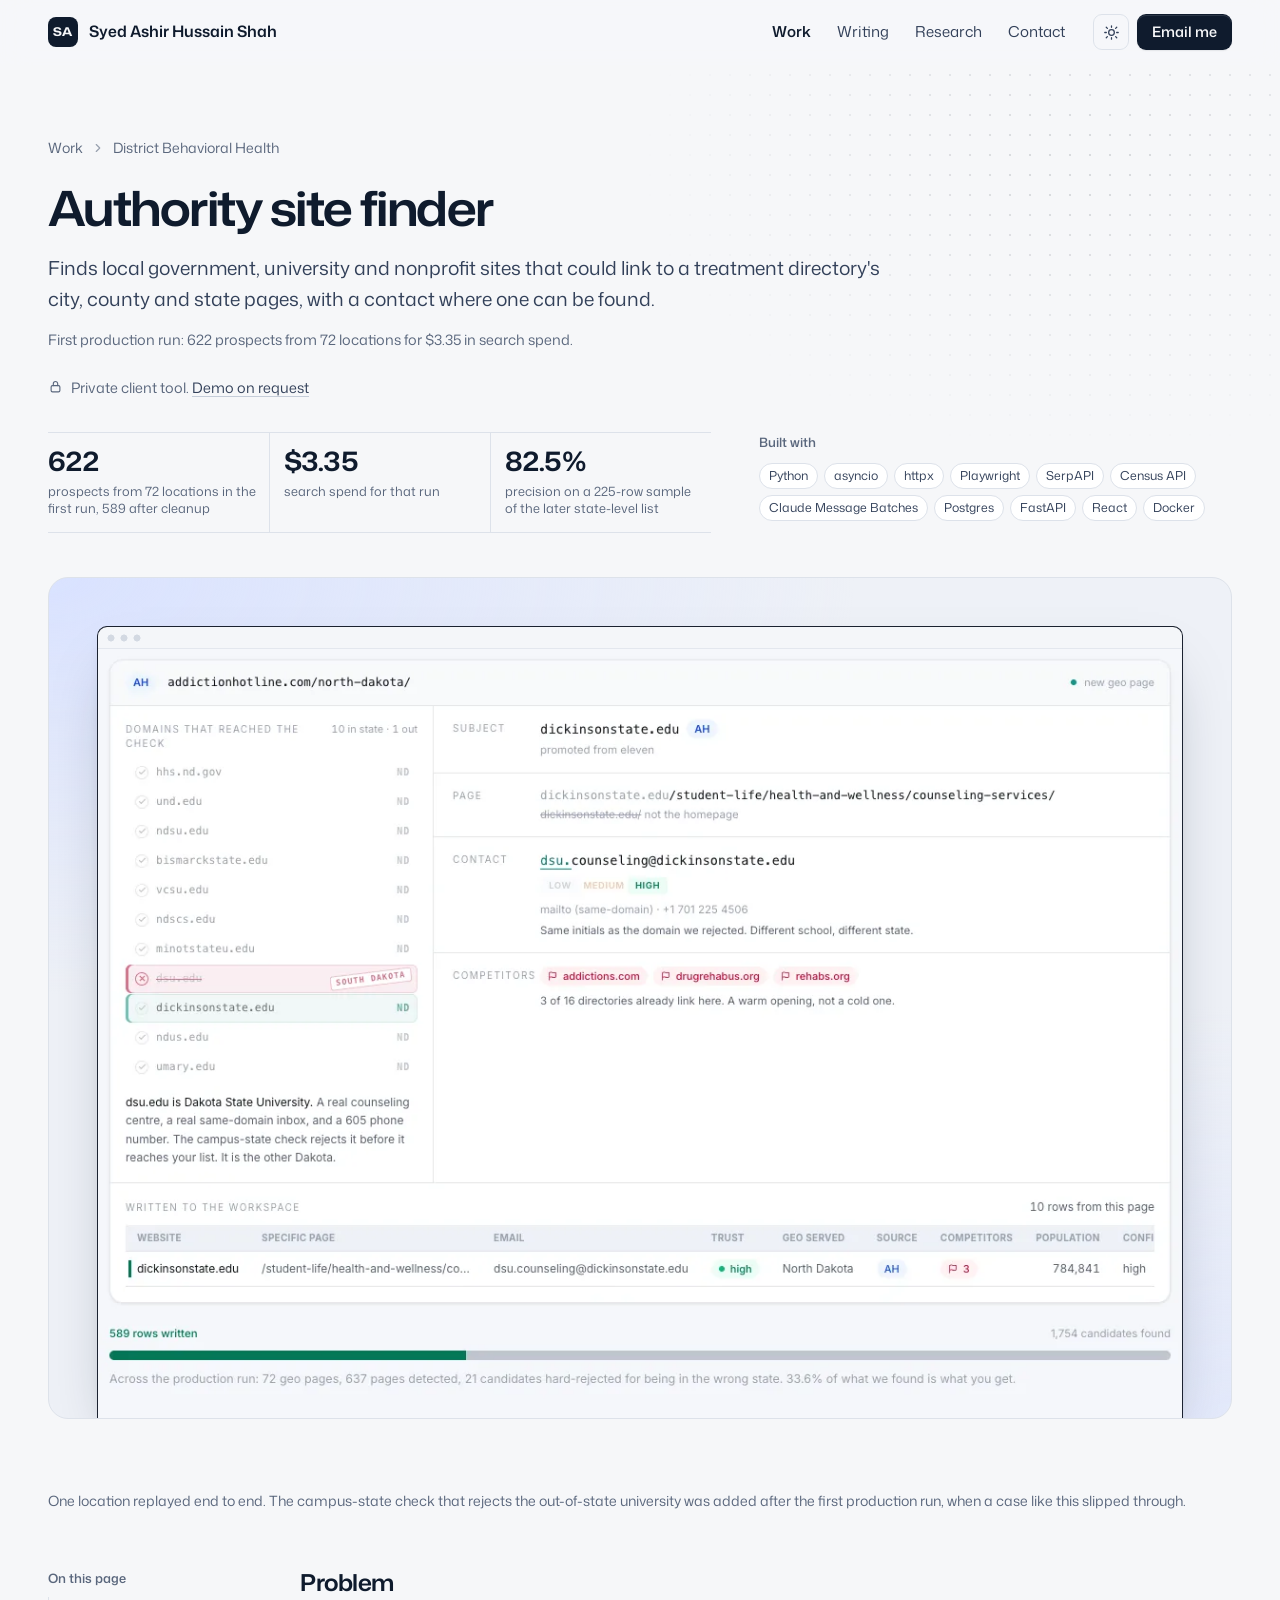
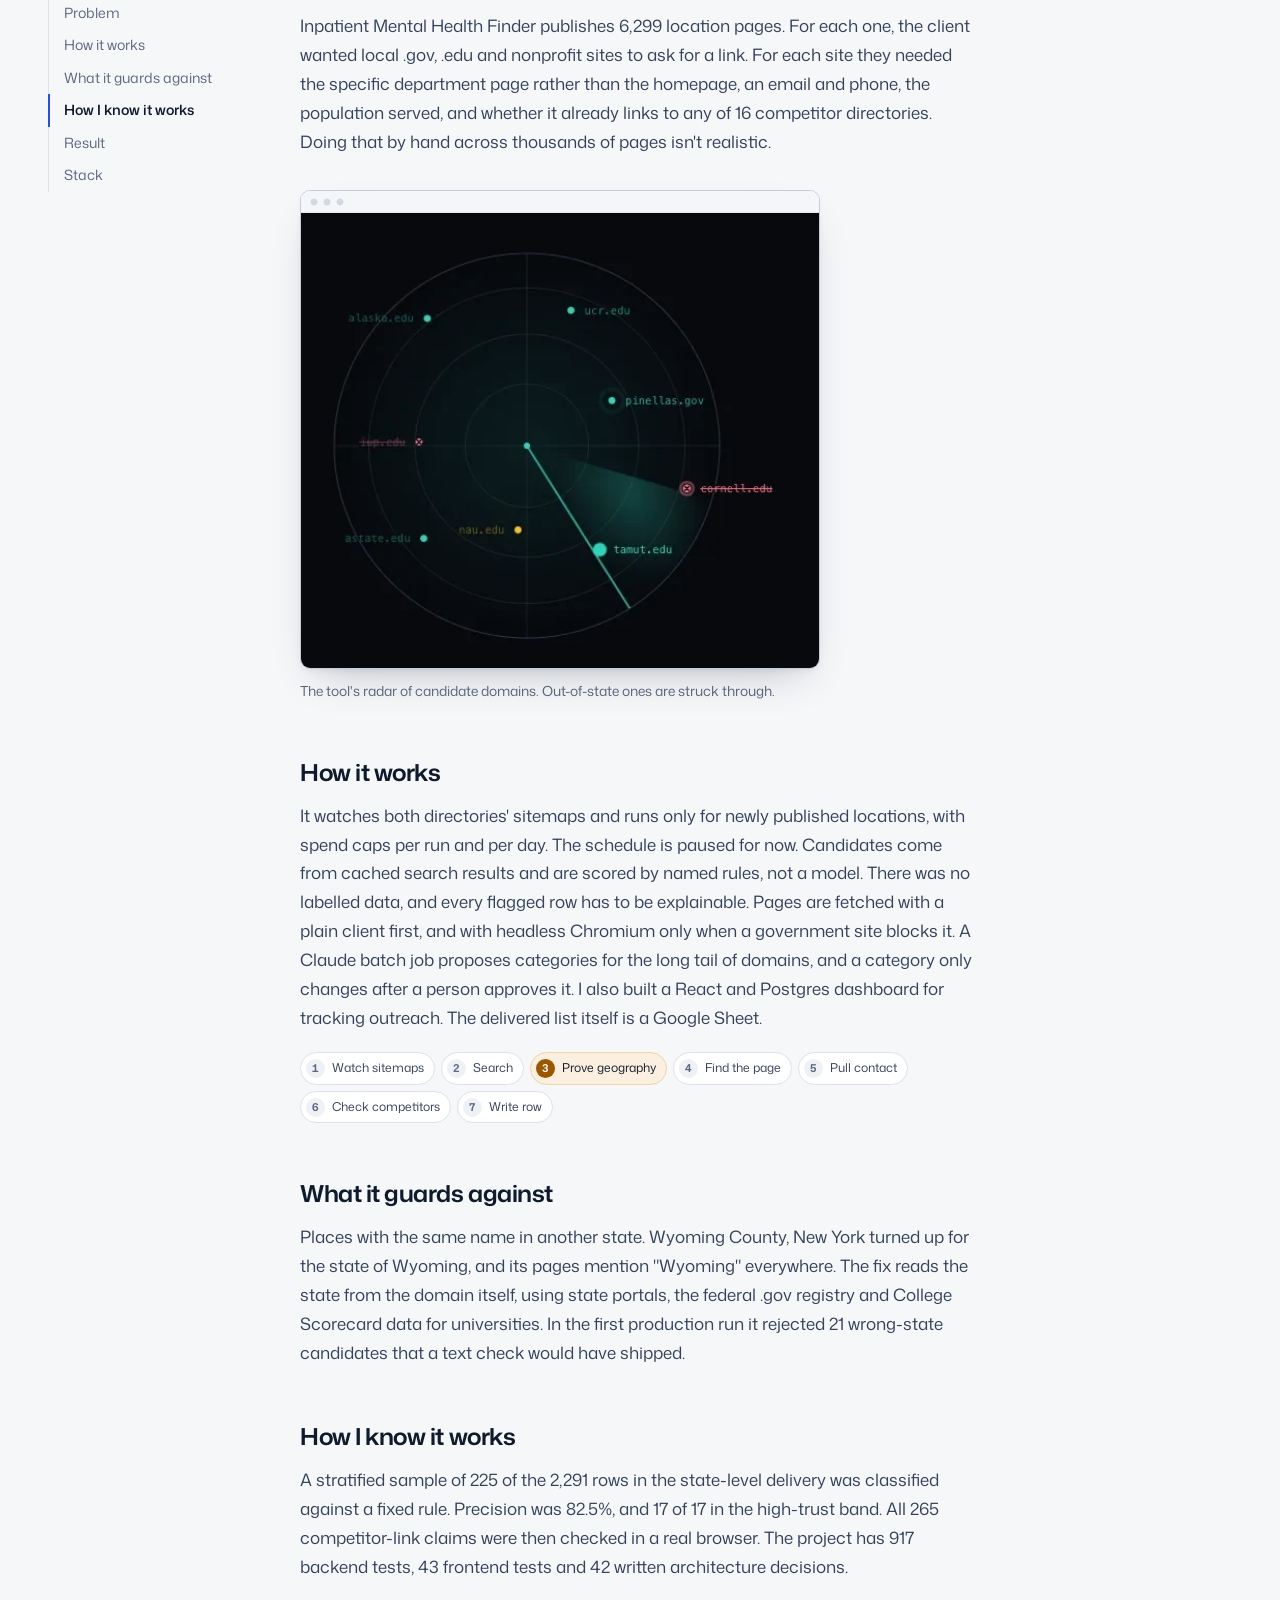
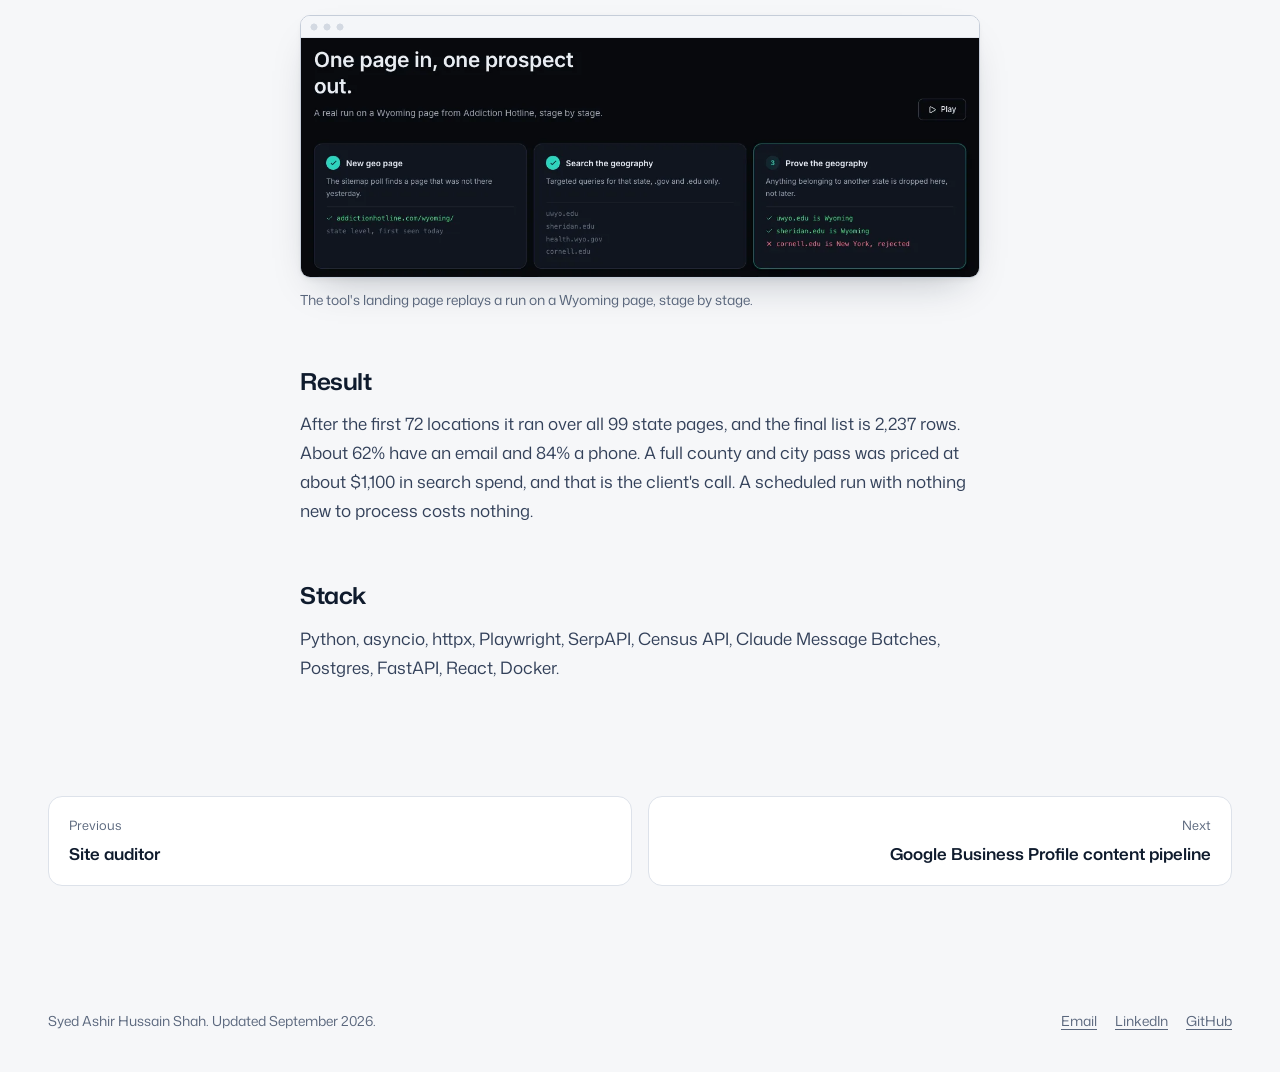
==== case-studies/authority-finder.html @ 7276a35f "portfolio site" ====
<!doctype html>
<html lang="en" data-theme="light">
<head>
  <meta charset="utf-8">
  <meta name="viewport" content="width=device-width, initial-scale=1">
  <title>Authority site finder, case study</title>
  <meta name="description" content="Finds local government, university and nonprofit sites that could link to a treatment directory&#x27;s city, county and state pages, with a contact where one can be found.">
  <meta name="theme-color" content="#f6f7f9">
  <meta property="og:title" content="Authority site finder, case study">
  <meta property="og:description" content="Finds local government, university and nonprofit sites that could link to a treatment directory&#x27;s city, county and state pages, with a contact where one can be found.">
  <meta property="og:type" content="website">
  <meta property="og:image" content="https://syedashir.com/assets/og.png">
  <meta name="twitter:card" content="summary_large_image">
  <link rel="icon" href="../favicon.svg" type="image/svg+xml">
  <script>try{var t=localStorage.getItem("theme");if(t==="dark"||t==="light")document.documentElement.setAttribute("data-theme",t)}catch(e){}</script>
  <link rel="preconnect" href="https://fonts.googleapis.com">
  <link rel="preconnect" href="https://fonts.gstatic.com" crossorigin>
  <link rel="stylesheet" href="https://fonts.googleapis.com/css2?family=Mona+Sans:wdth,wght@75..125,200..900&family=JetBrains+Mono:wght@400;500&display=swap">
  <link rel="stylesheet" href="../styles.css">
</head>
<body>
<a class="skip" href="#main">Skip to content</a>
<header class="topbar">
  <div class="wrap">
    <a class="brand" href="../index.html"><span class="mark" aria-hidden="true">SA</span><span class="brand-name">Syed Ashir Hussain Shah</span></a>
    <nav class="nav-links" aria-label="Primary">
      <a href="../index.html#work" aria-current="page">Work</a>
      <a href="../index.html#writing">Writing</a>
      <a href="../index.html#research">Research</a>
      <a href="../index.html#contact">Contact</a>
    </nav>
    <div class="topbar-actions">
      <button class="icon-btn" id="theme-toggle" type="button" aria-label="Switch to dark theme"><svg class="theme-icon-light" viewBox="0 0 24 24" fill="none" stroke="currentColor" stroke-width="1.8" stroke-linecap="round" aria-hidden="true"><circle cx="12" cy="12" r="4"/><path d="M12 2.5v2.2M12 19.3v2.2M4.6 4.6l1.6 1.6M17.8 17.8l1.6 1.6M2.5 12h2.2M19.3 12h2.2M4.6 19.4l1.6-1.6M17.8 6.2l1.6-1.6"/></svg><svg class="theme-icon-dark" viewBox="0 0 24 24" fill="none" stroke="currentColor" stroke-width="1.8" stroke-linecap="round" stroke-linejoin="round" aria-hidden="true"><path d="M20 14.5A8 8 0 0 1 9.5 4a8 8 0 1 0 10.5 10.5z"/></svg></button>
      <a class="btn btn-primary btn-sm" href="mailto:meetashirr@gmail.com">Email me</a>
    </div>
  </div>
</header>
<main id="main">
<header class="doc-head">
  <div class="wrap">
    <p class="crumbs"><a href="../index.html#work">Work</a><svg viewBox="0 0 24 24" fill="none" stroke="currentColor" stroke-width="2" stroke-linecap="round" stroke-linejoin="round" aria-hidden="true"><path d="M9 6l6 6-6 6"/></svg><a href="../index.html#authority-finder">District Behavioral Health</a></p>
    <h1 class="display">Authority site finder</h1>
    <p class="lede">Finds local government, university and nonprofit sites that could link to a treatment directory's city, county and state pages, with a contact where one can be found.</p>
    <p class="project-role">First production run: 622 prospects from 72 locations for $3.35 in search spend.</p>
    <div class="doc-actions"><span class="tool-note"><svg viewBox="0 0 24 24" fill="none" stroke="currentColor" stroke-width="1.8" stroke-linecap="round" stroke-linejoin="round" aria-hidden="true"><rect x="5" y="10.5" width="14" height="10" rx="2.2"/><path d="M8.5 10.5V7.5a3.5 3.5 0 0 1 7 0v3"/></svg><span>Private client tool. <a href="mailto:meetashirr@gmail.com">Demo on request</a></span></span></div>
    <div class="doc-meta">
      <ul class="metrics"><li><b>622</b><span>prospects from 72 locations in the first run, 589 after cleanup</span></li><li><b>$3.35</b><span>search spend for that run</span></li><li><b>82.5%</b><span>precision on a 225-row sample of the later state-level list</span></li></ul>
      <div class="stack-block"><p>Built with</p><ul class="chips"><li>Python</li><li>asyncio</li><li>httpx</li><li>Playwright</li><li>SerpAPI</li><li>Census API</li><li>Claude Message Batches</li><li>Postgres</li><li>FastAPI</li><li>React</li><li>Docker</li></ul></div>
    </div>
  </div>
</header>
<div class="wrap doc-figure"><div class="visual hero-shot is-dark"><figure class="shot"><img src="../assets/mhd-casefile.webp" width="1140" height="810" alt="One location worked end to end: eleven candidate domains, one rejected for being a university in a different state, the chosen counseling page, its contact, and the competitor directories that already link to it."></figure></div></div>
<p class="wrap hero-caption">One location replayed end to end. The campus-state check that rejects the out-of-state university was added after the first production run, when a case like this slipped through.</p>
<div class="wrap doc-body">
  <nav class="toc" aria-label="On this page"><p>On this page</p><ol><li><a href="#problem">Problem</a></li><li><a href="#how-it-works">How it works</a></li><li><a href="#what-it-guards-against">What it guards against</a></li><li><a href="#how-i-know-it-works">How I know it works</a></li><li><a href="#result">Result</a></li><li><a href="#stack">Stack</a></li></ol></nav>
  <article class="prose">
<h2 id="problem">Problem</h2>
<p>Inpatient Mental Health Finder publishes 6,299 location pages. For each one, the client wanted local .gov, .edu and nonprofit sites to ask for a link. For each site they needed the specific department page rather than the homepage, an email and phone, the population served, and whether it already links to any of 16 competitor directories. Doing that by hand across thousands of pages isn't realistic.</p>
<figure><div class="shot" style="max-width:520px"><img loading="lazy" src="../assets/finder-radar.webp" width="500" height="440" alt="The tool's radar of candidate .edu and .gov domains, with out-of-state ones struck through."></div><figcaption>The tool's radar of candidate domains. Out-of-state ones are struck through.</figcaption></figure>
<h2 id="how-it-works">How it works</h2>
<p>It watches both directories' sitemaps and runs only for newly published locations, with spend caps per run and per day. The schedule is paused for now. Candidates come from cached search results and are scored by named rules, not a model. There was no labelled data, and every flagged row has to be explainable. Pages are fetched with a plain client first, and with headless Chromium only when a government site blocks it. A Claude batch job proposes categories for the long tail of domains, and a category only changes after a person approves it. I also built a React and Postgres dashboard for tracking outreach. The delivered list itself is a Google Sheet.</p>
<p class="visually-hidden">Pipeline stages, in order:</p><ol class="steps"><li>Watch sitemaps</li><li>Search</li><li class="hot">Prove geography</li><li>Find the page</li><li>Pull contact</li><li>Check competitors</li><li>Write row</li></ol>
<h2 id="what-it-guards-against">What it guards against</h2>
<p>Places with the same name in another state. Wyoming County, New York turned up for the state of Wyoming, and its pages mention "Wyoming" everywhere. The fix reads the state from the domain itself, using state portals, the federal .gov registry and College Scorecard data for universities. In the first production run it rejected 21 wrong-state candidates that a text check would have shipped.</p>
<h2 id="how-i-know-it-works">How I know it works</h2>
<p>A stratified sample of 225 of the 2,291 rows in the state-level delivery was classified against a fixed rule. Precision was 82.5%, and 17 of 17 in the high-trust band. All 265 competitor-link claims were then checked in a real browser. The project has 917 backend tests, 43 frontend tests and 42 written architecture decisions.</p>
<figure><div class="shot"><img src="../assets/finder-steps.webp" width="1160" height="410" loading="lazy" alt="Three stages of a replayed run: a new geo page, the geography search, and proving the geography, where cornell.edu is rejected for being in New York."></div><figcaption>The tool's landing page replays a run on a Wyoming page, stage by stage.</figcaption></figure>
<h2 id="result">Result</h2>
<p>After the first 72 locations it ran over all 99 state pages, and the final list is 2,237 rows. About 62% have an email and 84% a phone. A full county and city pass was priced at about $1,100 in search spend, and that is the client's call. A scheduled run with nothing new to process costs nothing.</p>
<h2 id="stack">Stack</h2>
<p>Python, asyncio, httpx, Playwright, SerpAPI, Census API, Claude Message Batches, Postgres, FastAPI, React, Docker.</p>

  </article>
</div>
<nav class="pager wrap" aria-label="More case studies"><a class="prev" href="site-auditor.html"><small>Previous</small><b>Site auditor</b></a><a class="next" href="gbp-pipeline.html"><small>Next</small><b>Google Business Profile content pipeline</b></a></nav>
</main>
<footer class="site-foot">
  <div class="wrap">
    <p style="margin:0">Syed Ashir Hussain Shah. Updated September 2026.</p>
    <nav aria-label="Elsewhere">
      <a href="mailto:meetashirr@gmail.com">Email</a>
      <a href="https://linkedin.com/in/syedashir">LinkedIn</a>
      <a href="https://github.com/sydashir">GitHub</a>
    </nav>
  </div>
</footer>
<script src="../script.js"></script>
</body>
</html>
---- styles.css ----
/* Syed Ashir Hussain Shah, portfolio. Direction C: product-page precision. */

:root {
  --bg: #f6f7f9;
  --surface: #ffffff;
  --panel: #eef1f5;
  --panel-2: #e6eaf0;
  --ink: #0f1b2d;
  --ink-2: #33415a;
  --muted: #5a677d;
  --line: #dde2ea;
  --line-2: #c5cdd9;
  --accent: #2b4fd8;
  --accent-hover: #2140b8;
  --accent-ink: #ffffff;
  --accent-soft: rgba(43, 79, 216, 0.1);
  --flag: #9a5700;
  --flag-soft: #fbf0df;
  --flag-line: #edd3a8;
  --dot: rgba(15, 27, 45, 0.13);
  --shadow-1: 0 1px 2px rgba(15, 27, 45, 0.06), 0 1px 1px rgba(15, 27, 45, 0.03);
  --shadow-2: 0 18px 40px -18px rgba(15, 27, 45, 0.28), 0 3px 8px -2px rgba(15, 27, 45, 0.08);
  --shadow-3: 0 30px 60px -24px rgba(15, 27, 45, 0.35), 0 6px 14px -6px rgba(15, 27, 45, 0.12);
  --shot-filter: none;
  --contact-bg: #0f1b2d;
  --contact-fg: #f6f7f9;
  --contact-muted: #b7c0cf;
  --contact-dot: rgba(246, 247, 249, 0.16);
  --font: "Mona Sans", ui-sans-serif, system-ui, -apple-system, "Segoe UI", sans-serif;
  --mono: "JetBrains Mono", ui-monospace, "SFMono-Regular", Menlo, monospace;
  color-scheme: light;
}

:root[data-theme="dark"] {
  --bg: #0b0f17;
  --surface: #121826;
  --panel: #0f141f;
  --panel-2: #171e2d;
  --ink: #e6ebf3;
  --ink-2: #c3cbd8;
  --muted: #95a1b6;
  --line: #222b3b;
  --line-2: #33405a;
  --accent: #8ea2ff;
  --accent-hover: #aebcff;
  --accent-ink: #0b0f17;
  --accent-soft: rgba(142, 162, 255, 0.14);
  --flag: #f0ae4e;
  --flag-soft: rgba(240, 174, 78, 0.1);
  --flag-line: rgba(240, 174, 78, 0.32);
  --dot: rgba(230, 235, 243, 0.09);
  --shadow-1: 0 1px 2px rgba(0, 0, 0, 0.4);
  --shadow-2: 0 18px 40px -18px rgba(0, 0, 0, 0.7), 0 3px 8px -2px rgba(0, 0, 0, 0.4);
  --shadow-3: 0 30px 60px -24px rgba(0, 0, 0, 0.8), 0 6px 14px -6px rgba(0, 0, 0, 0.5);
  --shot-filter: brightness(0.9) contrast(1.03);
  --contact-bg: #151d2e;
  --contact-fg: #e6ebf3;
  --contact-muted: #a5b0c3;
  --contact-dot: rgba(142, 162, 255, 0.18);
  color-scheme: dark;
}

*, *::before, *::after { box-sizing: border-box; }

html {
  -webkit-text-size-adjust: 100%;
  scroll-behavior: smooth;
  scroll-padding-top: 84px;
}

body {
  margin: 0;
  background: var(--bg);
  color: var(--ink);
  font-family: var(--font);
  font-size: 1.0625rem;
  line-height: 1.6;
  -webkit-font-smoothing: antialiased;
  -moz-osx-font-smoothing: grayscale;
  text-rendering: optimizeLegibility;
  overflow-x: clip;
}

img { max-width: 100%; height: auto; }

a { color: var(--accent); text-underline-offset: 3px; text-decoration-thickness: 1px; }
a:hover { color: var(--accent-hover); }

:focus-visible {
  outline: 2px solid var(--accent);
  outline-offset: 3px;
  border-radius: 6px;
}

.skip {
  position: absolute; left: 16px; top: -60px; z-index: 100;
  background: var(--ink); color: var(--bg); padding: 10px 14px; border-radius: 8px;
  text-decoration: none; font-weight: 600;
}
.skip:focus { top: 12px; color: var(--bg); }

.wrap {
  max-width: 1400px;
  margin: 0 auto;
  padding-inline: clamp(16px, 4vw, 48px);
}

.visually-hidden {
  position: absolute !important; width: 1px; height: 1px; overflow: hidden;
  clip: rect(0 0 0 0); white-space: nowrap;
}

/* ---------- type ---------- */

.display, h1, h2, h3 {
  font-stretch: 112%;
  font-weight: 620;
  color: var(--ink);
  text-wrap: balance;
}

.display {
  font-size: clamp(2.05rem, 1.25rem + 2.2vw, 3.1rem);
  line-height: 1.07;
  letter-spacing: -0.032em;
  margin: 0;
}

.h2 {
  font-size: clamp(1.85rem, 1.3rem + 1.7vw, 2.6rem);
  line-height: 1.08;
  letter-spacing: -0.03em;
  margin: 0;
}

.lede {
  text-wrap: pretty;
  font-size: clamp(1.06rem, 1rem + 0.3vw, 1.2rem);
  line-height: 1.6;
  color: var(--ink-2);
}

.num { font-variant-numeric: tabular-nums; }

/* ---------- buttons ---------- */

.btn {
  display: inline-flex; align-items: center; justify-content: center; gap: 8px;
  height: 44px; padding: 0 18px;
  border-radius: 10px;
  font: inherit; font-size: 0.97rem; font-weight: 560;
  text-decoration: none; white-space: nowrap;
  border: 1px solid transparent;
  cursor: pointer;
  transition: background-color .18s ease, border-color .18s ease, color .18s ease, box-shadow .18s ease, transform .18s ease;
}
.btn-primary {
  background: var(--ink); color: var(--bg);
  box-shadow: 0 1px 0 rgba(255,255,255,.12) inset, var(--shadow-1);
}
.btn-primary:hover { color: var(--bg); transform: translateY(-1px); box-shadow: var(--shadow-2); }
.btn-ghost {
  background: var(--surface); color: var(--ink); border-color: var(--line-2);
}
.btn-ghost:hover { color: var(--ink); border-color: var(--ink-2); }
.btn-sm { height: 36px; padding: 0 14px; font-size: 0.9rem; border-radius: 9px; }

.icon-btn {
  width: 36px; height: 36px; display: grid; place-items: center;
  background: transparent; border: 1px solid var(--line); border-radius: 9px;
  color: var(--ink-2); cursor: pointer;
  transition: background-color .18s ease, color .18s ease, border-color .18s ease;
}
.icon-btn:hover { background: var(--panel); color: var(--ink); border-color: var(--line-2); }
.icon-btn svg { width: 17px; height: 17px; }
.theme-icon-dark { display: none; }
:root[data-theme="dark"] .theme-icon-dark { display: block; }
:root[data-theme="dark"] .theme-icon-light { display: none; }

/* ---------- top bar ---------- */

.topbar {
  position: sticky; top: 0; z-index: 50;
  background: color-mix(in srgb, var(--bg) 84%, transparent);
  -webkit-backdrop-filter: saturate(1.5) blur(14px);
  backdrop-filter: saturate(1.5) blur(14px);
  border-bottom: 1px solid transparent;
  transition: border-color .2s ease;
}
.topbar.is-scrolled { border-bottom-color: var(--line); }
.topbar .wrap { display: flex; align-items: center; gap: 16px; height: 64px; }

.brand {
  display: flex; align-items: center; gap: 11px;
  color: var(--ink); text-decoration: none; font-weight: 600; font-size: 0.98rem;
  white-space: nowrap; min-width: 0;
}
.brand:hover { color: var(--ink); }
.mark {
  flex: none;
  width: 30px; height: 30px; border-radius: 8px;
  display: grid; place-items: center;
  background: var(--ink); color: var(--bg);
  font-size: 12px; font-weight: 700; font-stretch: 125%; letter-spacing: 0.02em;
}
.brand-name { overflow: hidden; text-overflow: ellipsis; }

.nav-links { display: flex; gap: 2px; margin-left: auto; }
.nav-links a {
  padding: 7px 12px; border-radius: 8px;
  color: var(--ink-2); text-decoration: none; font-size: 0.94rem;
}
.nav-links a:hover { background: var(--panel); color: var(--ink); }
.nav-links a[aria-current="page"] { color: var(--ink); font-weight: 560; }
.topbar-actions { display: flex; align-items: center; gap: 8px; }

@media (max-width: 820px) {
  .nav-links { display: none; }
  .topbar-actions { margin-left: auto; }
}
@media (max-width: 480px) {
  .topbar .btn { display: none; }
}

/* ---------- hero ---------- */

.hero {
  --hero-bg: #0f1b2d;
  --hero-fg: #f6f7f9;
  --hero-muted: #b7c0cf;
  --hero-soft: #8ea2ff;
  --hero-line: rgba(246, 247, 249, 0.13);
  --hero-glow: rgba(43, 79, 216, 0.62);
  --hero-dot: rgba(246, 247, 249, 0.1);
  --hero-pad: clamp(20px, 4vw, 56px);
  position: relative;
  padding: clamp(6px, 1vw, 14px) 0 clamp(36px, 4vw, 52px);
}
:root[data-theme="dark"] .hero {
  --hero-bg: #101727;
  --hero-fg: #e6ebf3;
  --hero-muted: #a5b0c3;
  --hero-line: #26314a;
  --hero-glow: rgba(142, 162, 255, 0.22);
  --hero-dot: rgba(230, 235, 243, 0.07);
}
.hero-panel {
  position: relative; isolation: isolate; overflow: hidden;
  border-radius: 24px;
  background: var(--hero-bg);
  color: var(--hero-fg);
  border: 1px solid var(--hero-line);
  padding: clamp(26px, 3.2vw, 46px) var(--hero-pad) 0;
}
.hero-panel::before {
  content: ""; position: absolute; inset: 0; z-index: -1; pointer-events: none;
  background-image: radial-gradient(var(--hero-dot) 1px, transparent 1.3px);
  background-size: 22px 22px;
  -webkit-mask-image: radial-gradient(ellipse 70% 80% at 80% 30%, #000 10%, transparent 75%);
  mask-image: radial-gradient(ellipse 70% 80% at 80% 30%, #000 10%, transparent 75%);
}
.hero-panel::after {
  content: ""; position: absolute; z-index: -2; pointer-events: none;
  width: 900px; height: 900px; right: -260px; top: -380px;
  background: radial-gradient(closest-side, var(--hero-glow), transparent);
}
.hero-grid {
  position: relative;
  display: grid;
  grid-template-columns: minmax(0, 1.04fr) minmax(0, 1fr);
  gap: clamp(32px, 4vw, 56px);
  align-items: center;
}
.hero-id {
  display: inline-flex; flex-wrap: wrap; align-items: center; gap: 4px 10px;
  font-size: 0.88rem; color: var(--hero-muted); margin: 0 0 24px;
  padding: 6px 14px 6px 12px; border-radius: 999px;
  border: 1px solid var(--hero-line); background: rgba(246, 247, 249, 0.04);
}
.hero-id .sep { width: 4px; height: 4px; border-radius: 50%; background: var(--hero-soft); }
.hero-id strong { color: var(--hero-fg); font-weight: 600; }
.hero .display {
  color: var(--hero-fg);
  font-size: clamp(2.05rem, 1.2rem + 2.1vw, 3.1rem);
  font-stretch: 106%;
  line-height: 1.04;
}
.hero .display .soft { color: var(--hero-soft); }
.hero .lede { margin: 22px 0 0; max-width: 34em; color: var(--hero-muted); font-size: clamp(1.02rem, 0.96rem + 0.25vw, 1.12rem); }
.hero-actions { display: flex; flex-wrap: wrap; align-items: center; gap: 10px; margin-top: 30px; }
.hero-copy .btn-primary { background: var(--hero-fg); color: var(--hero-bg); box-shadow: 0 8px 24px -8px rgba(0, 0, 0, 0.5); }
.hero-copy .btn-primary:hover { color: var(--hero-bg); background: #fff; }
.hero-copy .btn-ghost { background: rgba(246, 247, 249, 0.04); color: var(--hero-fg); border-color: rgba(246, 247, 249, 0.26); }
.hero-copy .btn-ghost:hover { color: var(--hero-fg); border-color: rgba(246, 247, 249, 0.6); }
.hero-links {
  display: flex; flex-wrap: wrap; gap: 6px 18px; margin: 0 0 0 12px; padding: 0; list-style: none;
  font-size: 0.92rem;
}
.hero-links a { color: var(--hero-muted); text-decoration: none; border-bottom: 1px solid rgba(246, 247, 249, 0.24); padding-bottom: 1px; }
.hero-links a:hover { color: var(--hero-fg); border-color: var(--hero-fg); }
.hero-panel :focus-visible { outline-color: var(--hero-soft); }
.hero-panel .pipe :focus-visible { outline-color: var(--accent); }

.hero .pipe { box-shadow: 0 40px 80px -30px rgba(0, 0, 0, 0.65), 0 12px 24px -12px rgba(0, 0, 0, 0.4); border-color: transparent; }
:root[data-theme="dark"] .hero .pipe { border-color: var(--line-2); }

.hero-proof {
  position: relative;
  display: grid; grid-template-columns: repeat(4, minmax(0, 1fr));
  margin: clamp(28px, 3.2vw, 44px) calc(-1 * var(--hero-pad)) 0; padding: 0; list-style: none;
  border-top: 1px solid var(--hero-line);
  background: rgba(3, 8, 18, 0.18);
}
.hero-proof li { min-width: 0; }
.hero-proof li + li { border-left: 1px solid var(--hero-line); }
.hero-proof a {
  display: block; height: 100%;
  padding: 18px clamp(16px, 2vw, 28px) 20px;
  color: inherit; text-decoration: none;
  transition: background-color .2s ease;
}
.hero-proof li:first-child a { padding-left: var(--hero-pad); }
.hero-proof a:hover { background: rgba(246, 247, 249, 0.04); color: inherit; }
.hero-proof .hp-k { display: block; font-size: 0.72rem; font-weight: 620; letter-spacing: 0.07em; text-transform: uppercase; color: var(--hero-soft); margin-bottom: 8px; }
.hero-proof b {
  display: block; font-size: clamp(1.5rem, 1.15rem + 0.9vw, 2rem); font-weight: 640; font-stretch: 112%;
  letter-spacing: -0.03em; line-height: 1.05; font-variant-numeric: tabular-nums; color: var(--hero-fg); white-space: nowrap;
}
.hero-proof .hp-l { display: block; font-size: 0.84rem; line-height: 1.4; color: var(--hero-muted); margin-top: 6px; }

@media (max-width: 1060px) {
  .hero-grid { grid-template-columns: minmax(0, 1fr); }
  .hero-proof { grid-template-columns: repeat(2, minmax(0, 1fr)); }
  .hero-proof li:nth-child(3) { border-left: 0; }
  .hero-proof li:nth-child(n+3) { border-top: 1px solid var(--hero-line); }
  .hero-proof li:nth-child(3) a { padding-left: var(--hero-pad); }
}
@media (max-width: 560px) {
  .hero-panel { border-radius: 20px; padding-top: 24px; }
  .hero-grid { gap: 28px; }
  .hero-id { flex-direction: column; align-items: flex-start; gap: 0; padding: 0; border: 0; background: none; font-size: 0.86rem; margin-bottom: 16px; line-height: 1.45; }
  .hero .display { font-size: 1.9rem; line-height: 1.06; letter-spacing: -0.03em; }
  .hero .lede { font-size: 0.98rem; line-height: 1.55; margin-top: 16px; }
  .hero-actions { margin-top: 22px; }
  .hero-id .sep { display: none; }
  .hero-links { margin: 8px 0 0; width: 100%; }
  .hero-proof a, .hero-proof li:first-child a, .hero-proof li:nth-child(3) a { padding: 16px 14px 18px; }
  .hero-proof .hp-k { font-size: 0.66rem; letter-spacing: 0.05em; }
  .hero-proof .hp-l { font-size: 0.8rem; }
}

/* ---------- pipeline card (hero) ---------- */

.pipe {
  color: var(--ink);
  background: var(--surface);
  border: 1px solid var(--line);
  border-radius: 18px;
  box-shadow: var(--shadow-3);
  overflow: hidden;
  min-width: 0;
}
.pipe-head {
  display: flex; align-items: center; justify-content: space-between; gap: 12px;
  padding: 13px 16px 13px 18px;
  border-bottom: 1px solid var(--line);
}
.pipe-title { display: flex; align-items: baseline; gap: 10px; min-width: 0; flex-wrap: wrap; }
.pipe-title b { font-weight: 600; font-size: 0.97rem; }
.pipe-title span { color: var(--muted); font-size: 0.86rem; }
.replay {
  display: inline-flex; align-items: center; gap: 6px;
  height: 30px; padding: 0 10px; border-radius: 8px;
  background: transparent; border: 1px solid var(--line); color: var(--ink-2);
  font: inherit; font-size: 0.82rem; cursor: pointer; white-space: nowrap;
}
.replay:hover { background: var(--panel); color: var(--ink); }
.replay svg { width: 13px; height: 13px; }

.pipe-rail {
  position: relative;
  padding: 26px 14px 20px;
  background-color: var(--panel);
  background-image: radial-gradient(var(--dot) 1px, transparent 1.3px);
  background-size: 16px 16px;
}
.rail-track {
  position: absolute;
  left: calc(14px + (100% - 28px) / 12);
  right: calc(14px + (100% - 28px) / 12);
  top: calc(26px + 18px - 1px);
  height: 2px;
  background: var(--line-2);
  border-radius: 2px;
}
.rail-fill {
  position: absolute; left: 0; top: 0; bottom: 0; width: 0;
  background: var(--accent); border-radius: 2px;
}
.rail-pulse {
  position: absolute; top: 50%; left: 0; width: 10px; height: 10px; margin: -5px 0 0 -5px;
  border-radius: 50%; background: var(--accent);
  box-shadow: 0 0 0 4px var(--accent-soft), 0 0 18px 2px var(--accent);
  opacity: 0;
}
.pipe.is-running .rail-pulse { opacity: 1; }

.rail-nodes {
  position: relative;
  display: grid; grid-template-columns: repeat(6, minmax(0, 1fr));
  margin: 0; padding: 0; list-style: none;
}
.node {
  appearance: none; background: none; border: 0; padding: 0 2px; margin: 0;
  display: flex; flex-direction: column; align-items: center; gap: 10px;
  width: 100%;
  font: inherit; color: var(--ink-2); cursor: pointer;
  border-radius: 10px;
}
.node:focus-visible { outline-offset: 4px; }
.node-dot {
  position: relative;
  width: 36px; height: 36px; border-radius: 50%;
  display: grid; place-items: center;
  background: var(--surface);
  border: 1.5px solid var(--line-2);
  color: var(--muted);
  font-size: 0.8rem; font-weight: 650; font-variant-numeric: tabular-nums;
  transition: background-color .25s ease, border-color .25s ease, color .25s ease, box-shadow .25s ease, transform .25s ease;
}
.node-gate .node-dot { border-radius: 10px; }
.node-label {
  font-size: 0.8rem; line-height: 1.25; text-align: center; font-weight: 520;
  color: var(--muted); max-width: 10ch;
  transition: color .2s ease;
}
.node.is-done .node-dot { border-color: var(--accent); color: var(--accent); }
.node.is-done .node-label { color: var(--ink-2); }
.node:hover .node-dot { transform: translateY(-2px); border-color: var(--accent); }
.node[aria-selected="true"] .node-dot {
  background: var(--accent); border-color: var(--accent); color: var(--accent-ink);
  box-shadow: 0 0 0 5px var(--accent-soft);
}
.node[aria-selected="true"] .node-label { color: var(--ink); font-weight: 600; }
.node-gate[aria-selected="true"] .node-dot {
  background: var(--flag); border-color: var(--flag); color: var(--surface);
  box-shadow: 0 0 0 5px var(--flag-soft);
}
.node-gate.is-checking .node-dot { animation: gate 0.6s ease-in-out; }
@keyframes gate {
  0%, 100% { box-shadow: 0 0 0 0 var(--flag-soft); border-color: var(--accent); }
  50% { box-shadow: 0 0 0 9px var(--flag-soft); border-color: var(--flag); }
}

.pipe-inspect {
  display: grid;
  padding: 20px 20px 22px;
  border-top: 1px solid var(--line);
}
.panel {
  grid-area: 1 / 1;
  visibility: hidden; opacity: 0;
  transform: translateY(4px);
  transition: opacity .22s ease, transform .22s ease, visibility 0s linear .22s;
  min-width: 0;
}
.panel.is-active {
  visibility: visible; opacity: 1; transform: none;
  transition: opacity .22s ease, transform .22s ease, visibility 0s;
}
.panel-step, .panel > .panel-step { font-size: 0.8rem; color: var(--muted); margin: 0; font-variant-numeric: tabular-nums; }
.panel h2, .panel h3 {
  font-size: 1.12rem; font-stretch: 108%; letter-spacing: -0.015em; line-height: 1.25;
  margin: 2px 0 6px;
}
.panel > p { font-size: 0.93rem; line-height: 1.55; color: var(--ink-2); margin: 0 0 16px; max-width: 58ch; }

.stats { display: flex; flex-wrap: wrap; gap: 12px 28px; margin: 0; padding: 0; list-style: none; }
.stats li { min-width: 0; max-width: 24ch; }
.stats b {
  display: block; font-size: 1.3rem; font-weight: 640; font-stretch: 110%;
  letter-spacing: -0.025em; line-height: 1.15; font-variant-numeric: tabular-nums; color: var(--ink);
}
.stats span { display: block; font-size: 0.8rem; line-height: 1.4; color: var(--muted); margin-top: 3px; }

.pipe-foot {
  display: flex; align-items: center; justify-content: space-between; gap: 12px; flex-wrap: wrap;
  padding: 11px 18px; border-top: 1px solid var(--line); background: var(--panel);
  font-size: 0.84rem; color: var(--muted);
}
.pipe-foot a { font-weight: 560; text-decoration: none; }
.pipe-foot a:hover { text-decoration: underline; }

/* mini visuals inside the inspector */
.mini-bars { display: grid; gap: 7px; margin: 0 0 14px; padding: 0; list-style: none; }
.mini-bars li { display: grid; grid-template-columns: 7.6rem minmax(0, 1fr) 3.6rem; align-items: center; gap: 10px; font-size: 0.8rem; color: var(--ink-2); }
.mini-bars .bar { height: 10px; border-radius: 3px; background: var(--panel-2); overflow: hidden; }
.mini-bars .bar i { display: block; height: 100%; width: var(--w); background: var(--accent); border-radius: 3px; transform-origin: left; }
.mini-bars .bar i.warn { background: var(--flag); }
.mini-bars .val { text-align: right; font-variant-numeric: tabular-nums; color: var(--ink); font-weight: 560; }
.panel.is-active .mini-bars .bar i { animation: grow .7s cubic-bezier(.2,.7,.2,1) both; }
@keyframes grow { from { transform: scaleX(0); } }

.checks15 { display: grid; grid-template-columns: repeat(15, minmax(0, 1fr)); gap: 4px; margin: 0 0 16px; max-width: 420px; }
.checks15 i { aspect-ratio: 1; border-radius: 3px; background: var(--accent); opacity: .85; }
.panel.is-active .checks15 i { animation: pop .4s ease both; animation-delay: calc(var(--i) * 45ms); }
@keyframes pop { from { opacity: 0; transform: scale(.4); } }

.sources { display: flex; flex-wrap: wrap; align-items: center; gap: 8px; margin: 0 0 16px; font-size: 0.8rem; }
.sources span { padding: 4px 9px; border: 1px solid var(--line-2); border-radius: 7px; background: var(--surface); color: var(--ink-2); }
.sources .plus { border: 0; background: none; padding: 0; color: var(--muted); }
.sources .out { border-color: var(--accent); color: var(--accent); background: var(--accent-soft); font-weight: 560; }

/* gauge: fetch-rate floor */
.gauge { margin: 4px 0 16px; }
.gauge-track {
  position: relative; height: 30px; border-radius: 8px; overflow: visible;
  display: grid; grid-template-columns: 1fr 1fr;
  margin: 30px 0 34px;
}
.gauge-zone { position: relative; font-size: 0.76rem; font-weight: 620; }
.gauge-zone > span { position: absolute; top: 50%; left: 50%; transform: translate(-50%, -50%); white-space: nowrap; }
.gauge-zone.refuse {
  border-radius: 8px 0 0 8px; color: var(--flag);
  background: repeating-linear-gradient(-45deg, var(--flag-soft) 0 6px, transparent 6px 11px), var(--flag-soft);
  border: 1px solid var(--flag-line); border-right: 0;
}
.gauge-zone.ok {
  border-radius: 0 8px 8px 0; color: var(--accent);
  background: var(--accent-soft); border: 1px solid color-mix(in srgb, var(--accent) 30%, transparent); border-left: 0;
}
.gauge-floor {
  position: absolute; left: 50%; top: -6px; bottom: -6px; width: 2px; margin-left: -1px;
  background: var(--ink);
}
.gauge-floor span {
  position: absolute; bottom: 100%; left: 50%; transform: translateX(-50%);
  font-size: 0.76rem; font-weight: 650; white-space: nowrap; color: var(--ink); margin-bottom: 2px;
}
.gm {
  position: absolute; top: 50%; left: var(--x);
  display: block; width: 12px; height: 12px; margin: -6px 0 0 -6px; border-radius: 50%;
  background: var(--accent); border: 2px solid var(--surface);
  box-shadow: 0 0 0 1px var(--accent);
}
.gm.bad { background: var(--flag); box-shadow: 0 0 0 1px var(--flag); }
.gm span {
  position: absolute; white-space: nowrap; font-size: 0.76rem; line-height: 1.2; color: var(--ink-2);
}
.gm.up span { bottom: calc(100% + 11px); }
.gm.down span { top: calc(100% + 11px); }
.gm.a-l span { left: -2px; }
.gm.a-c span { left: 50%; transform: translateX(-50%); }
.gm.a-r span { right: -2px; }
.panel.is-active .gm { animation: drop .55s cubic-bezier(.2,.8,.2,1.2) both; animation-delay: calc(var(--d, 0) * 110ms + 120ms); }
@keyframes drop { from { opacity: 0; transform: translateY(-10px) scale(.6); } }
.gauge-legend { display: none; margin: 10px 0 0; padding: 0; list-style: none; font-size: 0.8rem; color: var(--ink-2); }
.gauge-legend li { display: flex; gap: 8px; align-items: baseline; }
.gauge-legend i { flex: none; width: 9px; height: 9px; border-radius: 50%; background: var(--accent); transform: translateY(1px); }
.gauge-legend i.bad { background: var(--flag); }

@media (max-width: 560px) {
  .node-label { display: none; }
  .gm span, .gauge-floor span { display: none; }
  .gauge-track { margin: 14px 0 14px; }
  .gauge-legend { display: grid; gap: 4px; }
  .gauge-zone { font-size: 0.7rem; padding: 0 7px; }
  .mini-bars li { grid-template-columns: 6.6rem minmax(0, 1fr) 3rem; }
  .pipe-title span { display: none; }
}

/* ---------- sections ---------- */

.section { padding: clamp(56px, 7vw, 96px) 0; }
.hero + .section { padding-top: clamp(28px, 3vw, 44px); }
.section + .section { border-top: 1px solid var(--line); }
.section-head { max-width: 860px; margin: 0 0 clamp(36px, 5vw, 56px); }
.section-head p { margin: 16px 0 0; }

/* ---------- work ---------- */

.work-layout { display: grid; grid-template-columns: minmax(0, 1fr); }
.group-head {
  display: grid; gap: 10px;
  padding: 0 0 clamp(24px, 3vw, 34px);
}
.group-head h3 {
  display: flex; align-items: center; gap: 10px;
  font-size: 0.8rem; font-weight: 650; font-stretch: 100%; letter-spacing: 0.08em; text-transform: uppercase;
  color: var(--accent); margin: 0; line-height: 1.3;
}
.group-head h3::before { content: ""; width: 22px; height: 2px; border-radius: 2px; background: currentColor; }
.group-head p { text-wrap: pretty; margin: 0; color: var(--ink-2); font-size: clamp(1.05rem, 1rem + 0.25vw, 1.18rem); line-height: 1.55; max-width: 58ch; }
.group-head.is-later { margin-top: clamp(48px, 6vw, 80px); }

/* each project is one contained product card: media panel flush on one side, copy on the other */
.project {
  display: grid;
  grid-template-columns: minmax(0, 1.16fr) minmax(0, 1fr);
  gap: 0;
  align-items: stretch;
  padding: 0;
  background: var(--surface);
  border: 1px solid var(--line);
  border-radius: 24px;
  overflow: hidden;
  box-shadow: var(--shadow-1);
  scroll-margin-top: 88px;
  transition: box-shadow .3s ease, border-color .3s ease;
}
.project:hover { box-shadow: var(--shadow-2); border-color: var(--line-2); }
.project + .project { margin-top: clamp(16px, 2vw, 24px); }
.project.flip { grid-template-columns: minmax(0, 1fr) minmax(0, 1.16fr); }
.project.flip .visual-wrap { order: 2; }

.projects { counter-reset: proj; }
.projects .project { counter-increment: proj; }
.projects .project-text::before {
  content: counter(proj, decimal-leading-zero);
  display: block;
  margin: 0 0 18px;
  padding-right: 0;
  background: linear-gradient(var(--line), var(--line)) no-repeat right center / calc(100% - 2.4em) 1px;
  color: var(--accent);
  font-size: 0.8rem; font-weight: 680; line-height: 1.3; font-variant-numeric: tabular-nums; letter-spacing: 0.04em;
}
.project-client { font-size: 0.9rem; color: var(--muted); margin: 0 0 10px; }
.project h3 {
  font-size: clamp(1.5rem, 1.15rem + 0.95vw, 2rem);
  letter-spacing: -0.026em; line-height: 1.12; margin: 0;
}
.project h3 a { color: inherit; text-decoration: none; }
.project h3 a:hover { color: var(--accent); }
.project-line { text-wrap: pretty; color: var(--ink-2); margin: 12px 0 22px; font-size: 1rem; line-height: 1.58; }
.project-role { font-size: 0.9rem; color: var(--muted); margin: -12px 0 22px; }

.metrics {
  display: grid; grid-template-columns: repeat(3, minmax(0, 1fr));
  margin: 0 0 20px; padding: 0; list-style: none;
  border-top: 1px solid var(--line); border-bottom: 1px solid var(--line);
}
.metrics li { padding: 14px 12px 14px 0; min-width: 0; }
.metrics li + li { padding-left: 14px; border-left: 1px solid var(--line); }
.metrics b {
  display: block; font-size: clamp(1.4rem, 1.2rem + 0.6vw, 1.75rem); font-weight: 640; font-stretch: 112%;
  letter-spacing: -0.03em; line-height: 1.05; font-variant-numeric: tabular-nums; color: var(--ink);
  white-space: nowrap;
}
.metrics span { display: block; font-size: 0.8rem; line-height: 1.38; color: var(--muted); margin-top: 7px; text-wrap: pretty; }
@media (max-width: 420px) {
  .metrics { grid-template-columns: minmax(0, 1fr); }
  .metrics li, .metrics li + li { padding: 12px 0; border-left: 0; display: grid; grid-template-columns: 6.2rem minmax(0, 1fr); gap: 12px; align-items: baseline; }
  .metrics li + li { border-top: 1px solid var(--line); }
  .metrics span { margin: 0; }
  .metrics b { white-space: normal; }
}

.guard {
  display: grid; grid-template-columns: 32px minmax(0, 1fr); gap: 12px; align-items: start;
  padding: 0; margin: 0 0 20px;
  font-size: 0.92rem; line-height: 1.5; color: var(--ink-2);
}
.guard svg {
  width: 32px; height: 32px; padding: 7px; border-radius: 9px;
  color: var(--flag); background: var(--flag-soft); border: 1px solid var(--flag-line);
}
.guard strong {
  display: block; margin: 0 0 2px;
  font-size: 0.72rem; font-weight: 680; letter-spacing: 0.07em; text-transform: uppercase; color: var(--flag);
}

.chips { display: flex; flex-wrap: wrap; gap: 6px; margin: 0; padding: 0; list-style: none; }
.chips li {
  font-size: 0.77rem; line-height: 1; padding: 6px 9px;
  border: 1px solid var(--line); border-radius: 999px; color: var(--ink-2); background: var(--surface);
}
.project-text .chips { display: block; font-size: 0.86rem; line-height: 1.6; color: var(--muted); }
.project-text .chips::before { content: "Built with"; color: var(--ink); font-weight: 580; margin-right: 0.5em; }
.project-text .chips li {
  display: inline; border: 0; border-radius: 0; background: none; padding: 0;
  font-size: inherit; line-height: inherit; color: inherit;
}
.project-text .chips li:not(:last-child)::after { content: ", "; white-space: normal; }

.project-links { display: flex; flex-wrap: wrap; align-items: center; gap: 8px 20px; margin-top: 24px; }
/* inline (not inline-flex) so a wrapped label keeps its arrow after the last word */
.cta-link {
  display: inline;
  font-weight: 600; font-size: 0.95rem; line-height: 1.45; color: var(--accent); text-decoration: none;
}
.cta-link svg { display: inline-block; width: 15px; height: 15px; margin-left: 3px; vertical-align: -0.16em; transition: transform .18s ease; }
.cta-link svg.ext { margin-left: 6px; }
.cta-link:hover svg { transform: translateX(3px); }
.cta-link:hover { text-decoration: underline; }
.quiet-link { font-size: 0.9rem; color: var(--muted); }
.quiet-link:hover { color: var(--ink); }

/* tool links: a live tool or its code, or a note when the tool is private */
.ext { display: inline-block; width: 14px; height: 14px; flex: none; margin-left: 5px; vertical-align: -2px; transition: transform .18s ease, color .18s ease; }
.tool-link .ext { margin-left: 0; }
.tool-link { gap: 7px; }
.tool-link .ext { color: var(--muted); }
.tool-link:hover .ext { color: var(--ink); }
.tool-link:hover .ext, .cta-link:hover .ext, a:hover > .ext { transform: translate(1.5px, -1.5px); }
.tool-group { display: inline-flex; flex-wrap: wrap; align-items: center; gap: 6px 10px; }
.tool-hint { font-size: 0.8rem; color: var(--muted); }
.tool-note { display: inline-flex; align-items: flex-start; gap: 8px; font-size: 0.9rem; line-height: 1.45; color: var(--muted); }
.tool-note svg { width: 15px; height: 15px; flex: none; margin-top: 0.12em; }
.tool-note a { color: var(--ink-2); text-decoration: underline; text-decoration-color: var(--line-2); }
.tool-note a:hover { color: var(--ink); text-decoration-color: currentColor; }

/* ---------- visuals ---------- */

.visual-wrap { min-width: 0; display: flex; flex-direction: column; justify-content: center; }
.visual-wrap > .visual { flex: 1 1 auto; min-height: 470px; }
.project-text { align-self: center; min-width: 0; padding: clamp(28px, 3.4vw, 48px); }
.project .visual-wrap { border-right: 1px solid var(--line); }
.project.flip .visual-wrap { border-right: 0; border-left: 1px solid var(--line); }
.project .visual-wrap > .visual { border: 0; border-radius: 0; min-height: 500px; }

@media (max-width: 900px) {
  .project, .project.flip { grid-template-columns: minmax(0, 1fr); border-radius: 20px; }
  .project.flip .visual-wrap { order: 0; }
  .project .visual-wrap, .project.flip .visual-wrap { border: 0; border-bottom: 1px solid var(--line); }
  .project .visual-wrap > .visual { min-height: 0; }
  .project-text { padding: 24px 20px 28px; }
}
.viz-inner { display: flex; flex-direction: column; gap: 14px; width: 100%; }
.visual {
  --frame-a: #d9e2ff;
  --frame-b: #eef1f7;
  --frame-c: #e3e9fb;
  position: relative;
  border-radius: 20px;
  background:
    radial-gradient(110% 80% at 0% 0%, var(--frame-a) 0%, transparent 62%),
    radial-gradient(90% 70% at 100% 100%, var(--frame-c) 0%, transparent 70%),
    var(--frame-b);
  border: 1px solid var(--line);
  overflow: hidden;
  isolation: isolate;
}
:root[data-theme="dark"] .visual { --frame-a: #1a2748; --frame-b: #0e1320; --frame-c: #151d33; }
a.visual { display: block; color: inherit; text-decoration: none; }
a.visual:hover { color: inherit; }

.shot {
  position: relative;
  margin: 0; padding-top: 22px;
  border-radius: 10px; overflow: hidden;
  border: 1px solid var(--line-2);
  background: #fff;
  box-shadow: var(--shadow-2);
  transition: transform .35s cubic-bezier(.2,.7,.2,1), box-shadow .35s ease;
}
.shot::before {
  content: ""; position: absolute; top: 0; left: 0; right: 0; height: 22px;
  border-bottom: 1px solid #e3e7ee;
  background:
    radial-gradient(circle at 13px 11px, #d3d9e2 3.2px, transparent 3.8px),
    radial-gradient(circle at 26px 11px, #d3d9e2 3.2px, transparent 3.8px),
    radial-gradient(circle at 39px 11px, #d3d9e2 3.2px, transparent 3.8px),
    #f4f6f9;
}
.shot img { display: block; width: 100%; height: auto; filter: var(--shot-filter); }

/* two screenshots composed on a diagonal, both fully inside the panel (no half-cropped UI) */
.stack {
  display: grid; grid-template-columns: minmax(0, 1fr);
  align-content: center;
  padding: clamp(22px, 7%, 48px) clamp(18px, 6%, 44px);
}
.stack .shot { grid-column: 1; }
.stack .s-back { width: 94%; justify-self: start; }
.stack .s-front { justify-self: end; box-shadow: var(--shadow-3); position: relative; z-index: 1; }
.project:hover .stack .s-back, .visual:hover .s-back { transform: translate(-4px, -3px); }
.project:hover .stack .s-front, .visual:hover .s-front { transform: translate(3px, -5px); }

.stack-auditor .s-front { width: 82%; margin-top: -12%; }
.stack-finder .s-back { border-color: #1b2230; background: #0a0d14; }
.stack-finder .s-back::before { background: radial-gradient(circle at 13px 11px, #2a3242 3.2px, transparent 3.8px), radial-gradient(circle at 26px 11px, #2a3242 3.2px, transparent 3.8px), radial-gradient(circle at 39px 11px, #2a3242 3.2px, transparent 3.8px), #11151e; border-bottom-color: #1b2230; }
.stack-finder .s-front { width: 70%; margin-top: -12%; }
.stack-gbp .s-front { width: 54%; margin-top: -16%; }
@media (max-width: 900px) {
  .visual-wrap > .visual { min-height: 0; }
}

/* diagram visuals */
.viz { padding: clamp(20px, 4vw, 44px); min-height: 100%; display: flex; flex-direction: column; justify-content: center; gap: 16px; }
.project .viz > .viz-inner { max-width: 580px; margin-inline: auto; }
.viz-cap { font-size: 0.8rem; color: var(--muted); margin: 0; }
.viz-card {
  background: var(--surface); border: 1px solid var(--line); border-radius: 12px;
  box-shadow: var(--shadow-1);
}

/* District Ops: sheet */
.sheet { overflow: hidden; }
.sheet-top {
  display: flex; align-items: center; gap: 8px; flex-wrap: wrap;
  padding: 10px 12px; border-bottom: 1px solid var(--line); font-size: 0.78rem; color: var(--muted);
}
.sheet-top b { color: var(--ink); font-weight: 600; font-size: 0.8rem; }
.src { font-size: 0.72rem; padding: 3px 7px; border-radius: 6px; background: var(--panel); color: var(--ink-2); border: 1px solid var(--line); white-space: nowrap; }
.sheet table { width: 100%; border-collapse: collapse; font-size: 0.76rem; table-layout: fixed; }
.sheet th, .sheet td { border-bottom: 1px solid var(--line); border-right: 1px solid var(--line); padding: 8px 8px; text-align: left; vertical-align: middle; }
.sheet th:last-child, .sheet td:last-child { border-right: 0; }
.sheet tr:last-child td { border-bottom: 0; }
.sheet th { font-weight: 560; color: var(--muted); background: var(--panel); font-size: 0.68rem; line-height: 1.25; padding-inline: 6px; overflow-wrap: normal; }
.sheet td.loc { font-weight: 560; color: var(--ink); white-space: nowrap; overflow: hidden; text-overflow: ellipsis; }
.sk { display: block; height: 8px; border-radius: 4px; background: var(--panel-2); width: var(--w, 70%); }
.sk.bold { background: var(--ink-2); opacity: .75; height: 9px; }
td.cmt { position: relative; }
td.cmt::after { content: ""; position: absolute; top: 0; right: 0; border-style: solid; border-width: 0 9px 9px 0; border-color: transparent var(--flag) transparent transparent; }
td.brd { box-shadow: inset 0 0 0 2px var(--accent); }
.thumb { display: block; height: 22px; width: 30px; border-radius: 4px; background: linear-gradient(135deg, var(--accent-soft), var(--panel-2)); border: 1px solid var(--line); }
.sheet-legend { display: flex; flex-wrap: wrap; gap: 6px 16px; padding: 9px 12px; border-top: 1px solid var(--line); font-size: 0.72rem; color: var(--muted); }
.sheet-legend span { display: inline-flex; align-items: center; gap: 6px; }
.lg { display: inline-block; width: 12px; height: 10px; border-radius: 2px; }
.lg-bold { background: var(--ink-2); opacity: .75; height: 6px; }
.lg-cmt { width: 0; height: 0; border-style: solid; border-width: 0 9px 9px 0; border-color: transparent var(--flag) transparent transparent; border-radius: 0; }
.lg-brd { box-shadow: inset 0 0 0 2px var(--accent); }
@media (max-width: 520px) { .sheet .opt, .sheet .opt2 { display: none; } .sheet td.loc { white-space: normal; } }

.keyfix { display: grid; grid-template-columns: minmax(0, 1fr) auto minmax(0, 1fr); gap: 10px; align-items: center; }
.keyfix .viz-card { padding: 10px 12px; font-size: 0.76rem; }
.keyfix .kf-title { font-size: 0.72rem; color: var(--muted); margin: 0 0 6px; }
.keyfix code { font-family: var(--mono); font-size: 0.72rem; color: var(--ink); display: block; line-height: 1.7; white-space: nowrap; overflow: hidden; text-overflow: ellipsis; }
.keyfix .bad-card { border-color: var(--flag-line); background: var(--flag-soft); }
.keyfix .bad-card .kf-title { color: var(--flag); font-weight: 560; }
.keyfix .arrow { color: var(--muted); }
.keyfix .arrow svg { width: 18px; height: 18px; display: block; }
@media (max-width: 460px) {
  .keyfix { grid-template-columns: minmax(0, 1fr); }
  .keyfix .arrow { justify-self: center; transform: rotate(90deg); }
}

/* stage chips (sequences) */
.steps { display: flex; flex-wrap: wrap; align-items: center; gap: 6px; margin: 0; padding: 0; list-style: none; counter-reset: step; }
.steps li {
  counter-increment: step;
  display: inline-flex; align-items: center; gap: 7px;
  padding: 5px 10px 5px 5px; border-radius: 999px;
  background: var(--surface); border: 1px solid var(--line);
  font-size: 0.76rem; color: var(--ink-2); white-space: nowrap;
}
.steps li::before {
  content: counter(step);
  width: 19px; height: 19px; border-radius: 50%; display: grid; place-items: center;
  background: var(--panel); color: var(--muted); font-size: 0.68rem; font-weight: 650; font-variant-numeric: tabular-nums;
}
.steps li.hot { border-color: var(--flag-line); background: var(--flag-soft); color: var(--ink); }
.steps li.hot::before { background: var(--flag); color: var(--surface); }

/* payouts decision */
.decide { display: grid; gap: 10px; }
.decide .q { padding: 12px 14px; font-size: 0.86rem; line-height: 1.45; color: var(--ink); }
.decide .q small { display: block; color: var(--muted); font-size: 0.74rem; margin-bottom: 3px; }
.branches { display: grid; grid-template-columns: 1fr 1fr; gap: 10px; position: relative; }
.branch { padding: 12px 14px; font-size: 0.82rem; line-height: 1.45; color: var(--ink-2); }
.branch .tag { display: inline-block; font-size: 0.7rem; font-weight: 650; padding: 2px 7px; border-radius: 5px; margin-bottom: 6px; }
.branch.yes { border-color: var(--flag-line); }
.branch.yes .tag { background: var(--flag-soft); color: var(--flag); }
.branch.no .tag { background: var(--panel); color: var(--ink-2); }
.branch b { display: block; font-size: 1.35rem; font-weight: 640; font-stretch: 110%; letter-spacing: -0.02em; color: var(--ink); margin-top: 4px; font-variant-numeric: tabular-nums; }
.confirm { display: flex; align-items: center; gap: 8px; padding: 9px 10px; font-size: 0.78rem; color: var(--muted); }
.confirm .field { flex: 1; min-width: 0; height: 30px; border: 1px solid var(--line-2); border-radius: 7px; display: flex; align-items: center; padding: 0 9px; font-family: var(--mono); font-size: 0.74rem; color: var(--ink); background: var(--bg); overflow: hidden; white-space: nowrap; }
.confirm .caret { display: inline-block; width: 1px; height: 14px; background: var(--ink); margin-left: 2px; animation: blink 1.1s steps(1) infinite; }
@keyframes blink { 50% { opacity: 0; } }
.confirm .fake-btn { height: 30px; padding: 0 10px; border-radius: 7px; background: var(--ink); color: var(--bg); display: flex; align-items: center; font-size: 0.74rem; font-weight: 600; white-space: nowrap; }
@media (max-width: 460px) { .branches { grid-template-columns: 1fr; } }

/* report extraction waffle */
.waffle-top { display: flex; align-items: flex-end; justify-content: space-between; gap: 12px; flex-wrap: wrap; }
.seg { display: inline-flex; padding: 3px; border-radius: 10px; background: var(--panel-2); border: 1px solid var(--line); gap: 2px; flex-wrap: wrap; }
.seg button {
  appearance: none; border: 0; background: transparent; color: var(--ink-2);
  font: inherit; font-size: 0.78rem; font-weight: 560; padding: 6px 10px; border-radius: 7px; cursor: pointer; white-space: nowrap;
}
.seg button:hover { color: var(--ink); }
.seg button[aria-checked="true"] { background: var(--surface); color: var(--ink); box-shadow: var(--shadow-1); }
.readout { display: flex; align-items: baseline; gap: 8px; }
.readout b { font-size: 3rem; font-weight: 650; font-stretch: 112%; letter-spacing: -0.04em; line-height: 1; font-variant-numeric: tabular-nums; }
.readout span { font-size: 0.82rem; color: var(--muted); }
.waffle { display: grid; grid-template-columns: repeat(15, minmax(0, 1fr)); gap: 6px; max-width: 470px; }
.waffle i {
  aspect-ratio: 1; border-radius: 5px;
  background: var(--surface); border: 1.5px solid var(--line-2);
  transition: background-color .3s ease, border-color .3s ease;
  transition-delay: calc(var(--i) * 6ms);
}
.waffle i.ok { background: var(--accent); border-color: var(--accent); }
.waffle i.flag { background: var(--flag); border-color: var(--flag); }
.waffle i.silent { background: repeating-linear-gradient(-45deg, var(--ink) 0 2px, transparent 2px 5px); border-color: var(--ink); }
.viz[data-waffle] .viz-inner { max-width: 470px; margin: 0 auto; }
.waffle-note { font-size: 0.84rem; line-height: 1.5; color: var(--ink-2); margin: 0; min-height: 3em; }
.legend { display: flex; flex-wrap: wrap; gap: 6px 16px; margin: 0; padding: 0; list-style: none; font-size: 0.74rem; color: var(--muted); }
.legend li { display: inline-flex; align-items: center; gap: 6px; }
.legend i { width: 11px; height: 11px; border-radius: 3px; border: 1.5px solid var(--line-2); }
.legend i.ok { background: var(--accent); border-color: var(--accent); }
.legend i.flag { background: var(--flag); border-color: var(--flag); }
.legend i.silent { background: repeating-linear-gradient(-45deg, var(--ink) 0 2px, transparent 2px 4px); border-color: var(--ink); }
@media (max-width: 620px) { .waffle { gap: 4px; } .waffle i { border-radius: 3px; } }

/* hirely feeds */
.flow-v { display: grid; gap: 8px; justify-items: stretch; }
.feeds { display: grid; grid-template-columns: repeat(4, minmax(0, 1fr)); gap: 8px; }
.feed { padding: 9px 10px; font-size: 0.76rem; color: var(--ink-2); }
.feed b { display: block; font-size: 0.8rem; color: var(--ink); font-weight: 600; margin-bottom: 4px; }
.feed .cnt { display: flex; gap: 6px; font-variant-numeric: tabular-nums; flex-wrap: wrap; }
.feed .cnt span { font-size: 0.68rem; padding: 1px 5px; border-radius: 4px; background: var(--panel); }
.feed.err { border-color: var(--flag-line); background: var(--flag-soft); }
.feed.err .cnt span { background: transparent; color: var(--flag); font-weight: 600; padding: 0; }
.flow-down { display: grid; place-items: center; color: var(--line-2); height: 18px; }
.flow-down svg { width: 16px; height: 16px; }
.tailor { padding: 11px 13px; display: flex; align-items: center; justify-content: space-between; gap: 10px; flex-wrap: wrap; font-size: 0.84rem; }
.tailor b { font-weight: 600; }
.outs { display: flex; flex-wrap: wrap; gap: 6px; }
.outs span { font-size: 0.72rem; padding: 3px 8px; border-radius: 6px; border: 1px solid color-mix(in srgb, var(--accent) 35%, transparent); color: var(--accent); background: var(--accent-soft); white-space: nowrap; }
.status10 { display: grid; grid-template-columns: repeat(10, minmax(0, 1fr)); gap: 3px; }
.status10 i { height: 8px; border-radius: 2px; background: var(--accent); opacity: calc(0.25 + var(--i) * 0.075); }
.status-cap { display: flex; justify-content: space-between; font-size: 0.72rem; color: var(--muted); margin-top: 6px; }
@media (max-width: 460px) { .feeds { grid-template-columns: repeat(2, minmax(0, 1fr)); } }

/* repo scanner */
.url-in { display: flex; align-items: center; gap: 8px; padding: 9px 11px; font-family: var(--mono); font-size: 0.76rem; color: var(--ink); overflow: hidden; }
.url-in .ok-pill { margin-left: auto; font-family: var(--font); font-size: 0.7rem; font-weight: 600; color: var(--accent); background: var(--accent-soft); padding: 2px 7px; border-radius: 5px; white-space: nowrap; }
.url-in .u { overflow: hidden; text-overflow: ellipsis; white-space: nowrap; min-width: 0; }
.lanes { display: grid; grid-template-columns: repeat(3, minmax(0, 1fr)); gap: 8px; }
.lane { padding: 10px 11px; font-size: 0.74rem; color: var(--muted); line-height: 1.4; }
.lane b { display: block; font-size: 0.82rem; color: var(--ink); font-weight: 600; margin-bottom: 3px; }
.lane .n { display: block; font-size: 1.25rem; font-weight: 640; font-stretch: 110%; letter-spacing: -0.02em; color: var(--ink); font-variant-numeric: tabular-nums; margin-bottom: 2px; }
.scorer { display: grid; grid-template-columns: minmax(0, 1fr) auto minmax(0, 1fr); gap: 8px; align-items: center; }
.scorer .viz-card { padding: 9px 11px; font-size: 0.78rem; color: var(--ink-2); }
.scorer .viz-card b { display: block; color: var(--ink); font-size: 0.82rem; }
.scorer .fallback { border-color: var(--flag-line); background: var(--flag-soft); }
.scorer .fallback b { color: var(--ink); }
.scorer .or { font-size: 0.7rem; color: var(--flag); font-weight: 600; text-align: center; line-height: 1.2; }
.scores { display: grid; gap: 8px; padding: 12px 13px; }
.score-row { display: grid; grid-template-columns: minmax(0, 1fr) 3.3rem 1.6rem; gap: 10px; align-items: center; font-size: 0.76rem; color: var(--ink-2); }
.score-row .bar { grid-column: 1 / -1; height: 8px; border-radius: 4px; background: var(--panel-2); overflow: hidden; }
.score-row .bar i { display: block; height: 100%; width: var(--w); background: var(--accent); border-radius: 4px; }
.score-row.f .bar i { background: var(--flag); }
.score-row .sv { font-weight: 650; color: var(--ink); text-align: right; font-variant-numeric: tabular-nums; font-size: 0.86rem; }
.score-row .gr { font-weight: 700; text-align: center; border-radius: 5px; padding: 1px 0; font-size: 0.74rem; background: var(--accent-soft); color: var(--accent); }
.score-row.f .gr { background: var(--flag-soft); color: var(--flag); }
@media (max-width: 460px) {
  .lanes { grid-template-columns: minmax(0, 1fr); gap: 6px; }
  .lane { display: grid; grid-template-columns: 2.4rem minmax(0, 1fr); column-gap: 10px; align-items: baseline; }
  .lane .n { grid-column: 1; grid-row: 1 / span 2; margin: 0; align-self: center; }
  .lane b { grid-column: 2; grid-row: 1; margin-bottom: 1px; }
  .scorer { grid-template-columns: minmax(0, 1fr); }
}

/* ---------- also built ---------- */

.also { display: grid; grid-template-columns: repeat(3, minmax(0, 1fr)); gap: 16px; margin: 0; padding: 0; list-style: none; }
.also > li {
  display: flex; flex-direction: column; gap: 10px;
  padding: 24px; border-radius: 20px; background: var(--surface); border: 1px solid var(--line); box-shadow: var(--shadow-1);
  transition: border-color .2s ease, transform .2s ease, box-shadow .2s ease;
}
.also > li:hover { border-color: var(--line-2); transform: translateY(-2px); box-shadow: var(--shadow-2); }
.also .fig { font-size: 1.9rem; font-weight: 640; font-stretch: 112%; letter-spacing: -0.03em; line-height: 1.05; font-variant-numeric: tabular-nums; }
.also .fig, .also .fig-steps { min-height: 84px; display: flex; flex-direction: column; justify-content: flex-end; padding-bottom: 16px; margin-bottom: 4px; border-bottom: 1px solid var(--line); }
.fig-steps { gap: 8px; }
.fig-steps small { font-size: 0.78rem; color: var(--muted); }
.also .fig small { display: block; font-size: 0.8rem; font-weight: 450; letter-spacing: 0; font-stretch: 100%; color: var(--muted); margin-top: 6px; }
.also h3 { font-size: 1.12rem; font-stretch: 106%; letter-spacing: -0.01em; margin: 0; line-height: 1.3; }
.also .status { display: inline-block; font-size: 0.72rem; font-weight: 560; color: var(--ink-2); background: var(--panel); border: 1px solid var(--line); padding: 2px 8px; border-radius: 999px; margin-left: 4px; vertical-align: 2px; font-stretch: 100%; letter-spacing: 0; }
.also p { margin: 0; font-size: 0.92rem; line-height: 1.55; color: var(--ink-2); }
.also .foot { margin-top: auto; padding-top: 6px; font-size: 0.88rem; }
@media (max-width: 960px) { .also { grid-template-columns: minmax(0, 1fr); } }

/* ---------- research + writing ---------- */

.rw { display: grid; grid-template-columns: minmax(0, 1fr) minmax(0, 1.25fr); gap: clamp(32px, 5vw, 72px); }
.rw h2 { margin-bottom: 22px; }
.paper {
  display: block; padding: 24px; border-radius: 14px; border: 1px solid var(--line); background: var(--surface);
  color: inherit; text-decoration: none;
  transition: border-color .2s ease, box-shadow .2s ease, transform .2s ease;
}
.paper:hover { color: inherit; border-color: var(--line-2); box-shadow: var(--shadow-2); transform: translateY(-2px); }
.paper .kind { display: inline-flex; gap: 8px; align-items: center; font-size: 0.78rem; font-weight: 600; color: var(--accent); margin: 0 0 12px; }
.paper h3 { font-size: 1.2rem; line-height: 1.3; letter-spacing: -0.015em; margin: 0 0 10px; font-stretch: 106%; }
.paper .meta { font-size: 0.84rem; color: var(--muted); margin: 0 0 12px; }
.paper p { margin: 0; color: var(--ink-2); font-size: 0.95rem; }

.posts { list-style: none; margin: 0; padding: 0; border-top: 1px solid var(--line); }
.posts li { border-bottom: 1px solid var(--line); }
.posts a {
  display: grid; grid-template-columns: minmax(0, 1fr) auto; gap: 6px 24px;
  padding: 20px 4px; color: inherit; text-decoration: none;
}
.posts a:hover { color: inherit; }
.posts a:hover .pt { color: var(--accent); }
.posts .pt { font-weight: 600; font-size: 1.08rem; font-stretch: 106%; letter-spacing: -0.012em; line-height: 1.35; transition: color .15s ease; }
.posts time { font-size: 0.84rem; color: var(--muted); white-space: nowrap; font-variant-numeric: tabular-nums; }
.posts .pd { grid-column: 1 / -1; margin: 0; font-size: 0.93rem; color: var(--ink-2); line-height: 1.55; max-width: 62ch; }
@media (max-width: 900px) { .rw { grid-template-columns: minmax(0, 1fr); } }

/* ---------- contact ---------- */

#contact { padding-top: 0; border-top: 0; }
.contact {
  position: relative; overflow: hidden;
  border-radius: 22px; background: var(--contact-bg); color: var(--contact-fg);
  border: 1px solid transparent;
  padding: clamp(32px, 6vw, 72px);
  display: grid; grid-template-columns: minmax(0, 1.2fr) minmax(0, 1fr); gap: 32px; align-items: end;
}
:root[data-theme="dark"] .contact { border-color: var(--line-2); }
.contact::before {
  content: ""; position: absolute; inset: 0; pointer-events: none;
  background-image: radial-gradient(var(--contact-dot) 1px, transparent 1.3px);
  background-size: 18px 18px;
  -webkit-mask-image: radial-gradient(ellipse 60% 90% at 100% 0%, #000 10%, transparent 70%);
  mask-image: radial-gradient(ellipse 60% 90% at 100% 0%, #000 10%, transparent 70%);
}
.contact h2 { color: var(--contact-fg); position: relative; }
.contact p { position: relative; color: var(--contact-muted); margin: 16px 0 0; font-size: 1.05rem; max-width: 36em; }
.contact-actions { position: relative; display: flex; flex-direction: column; gap: 12px; align-items: flex-start; justify-self: end; }
.contact .mail {
  font-size: clamp(1.15rem, 0.9rem + 1.2vw, 1.7rem); font-weight: 620; font-stretch: 110%; letter-spacing: -0.02em;
  color: var(--contact-fg); text-decoration: none; border-bottom: 2px solid color-mix(in srgb, var(--contact-fg) 35%, transparent);
  overflow-wrap: anywhere;
}
.contact .mail:hover { color: var(--contact-fg); border-color: var(--contact-fg); }
.contact .sub-links { display: flex; flex-wrap: wrap; gap: 8px 18px; font-size: 0.95rem; }
.contact .sub-links a { color: var(--contact-muted); }
.contact .sub-links a:hover { color: var(--contact-fg); }
.contact :focus-visible { outline-color: var(--contact-fg); }
@media (max-width: 860px) {
  .contact { grid-template-columns: minmax(0, 1fr); }
  .contact-actions { justify-self: start; }
}

/* ---------- footer ---------- */

.site-foot { padding: 28px 0 40px; font-size: 0.86rem; color: var(--muted); }
.site-foot .wrap { display: flex; flex-wrap: wrap; justify-content: space-between; gap: 10px 24px; }
.site-foot a { color: var(--muted); }
.site-foot a:hover { color: var(--ink); }
.site-foot nav { display: flex; gap: 18px; flex-wrap: wrap; }

/* ---------- case study + article pages ---------- */

.doc-head { padding: clamp(36px, 6vw, 72px) 0 clamp(28px, 4vw, 44px); position: relative; }
.doc-head::before {
  content: ""; position: absolute; inset: 0; pointer-events: none;
  background-image: radial-gradient(var(--dot) 1px, transparent 1.3px);
  background-size: 20px 20px;
  -webkit-mask-image: radial-gradient(ellipse 50% 80% at 85% 20%, #000 10%, transparent 70%);
  mask-image: radial-gradient(ellipse 50% 80% at 85% 20%, #000 10%, transparent 70%);
}
.crumbs { position: relative; display: flex; flex-wrap: wrap; align-items: center; gap: 8px; font-size: 0.88rem; color: var(--muted); margin: 0 0 22px; }
.crumbs a { color: var(--muted); text-decoration: none; }
.crumbs a:hover { color: var(--ink); text-decoration: underline; }
.crumbs svg { width: 14px; height: 14px; opacity: .6; }
.doc-head .display { position: relative; max-width: 22ch; }
.doc-head .lede { position: relative; max-width: 44em; margin: 20px 0 0; }
.doc-head .project-role { position: relative; margin: 14px 0 0; }
.doc-actions { position: relative; display: flex; flex-wrap: wrap; align-items: center; gap: 12px 20px; margin-top: 26px; }
.doc-meta { position: relative; display: grid; grid-template-columns: minmax(0, 1.4fr) minmax(0, 1fr); gap: 24px 48px; margin-top: 34px; align-items: start; }
.doc-meta .metrics { margin: 0; }
.doc-meta .stack-block p { margin: 0 0 10px; font-size: 0.8rem; color: var(--muted); font-weight: 560; }
@media (max-width: 860px) { .doc-meta { grid-template-columns: minmax(0, 1fr); } }

.doc-figure { margin-bottom: clamp(40px, 6vw, 72px); }
.doc-figure .visual { max-width: none; }
.doc-figure .stack { aspect-ratio: 16 / 9; }
.doc-figure .viz { min-height: 0; }
.hero-shot { padding: clamp(18px, 4.5%, 48px) clamp(18px, 4.5%, 48px) 0; }
.hero-shot .shot { border-bottom-left-radius: 0; border-bottom-right-radius: 0; border-bottom: 0; margin-bottom: -1px; box-shadow: var(--shadow-3); }
.hero-shot.is-dark .shot { background: #0a0d14; border-color: #1b2230; }
.duo { display: grid; grid-template-columns: minmax(0, 1.35fr) minmax(0, 1fr); gap: clamp(14px, 3%, 32px); align-items: center; padding: clamp(18px, 4.5%, 48px); }
@media (max-width: 640px) { .duo { grid-template-columns: minmax(0, 1fr); } }
.doc-figure .viz-inner { max-width: 760px; width: 100%; margin: 0 auto; display: flex; flex-direction: column; gap: 16px; }

.doc-body { display: grid; grid-template-columns: 196px minmax(0, 1fr); gap: 56px; padding-bottom: clamp(56px, 8vw, 96px); }
.toc { position: sticky; top: 92px; align-self: start; font-size: 0.88rem; }
.toc p { margin: 0 0 8px; font-size: 0.8rem; color: var(--muted); font-weight: 560; }
.toc ol { list-style: none; margin: 0; padding: 0; border-left: 1px solid var(--line); }
.toc a { display: block; padding: 5px 0 5px 14px; margin-left: -1px; border-left: 2px solid transparent; color: var(--muted); text-decoration: none; }
.toc a:hover { color: var(--ink); }
.toc a[aria-current="true"] { color: var(--ink); border-left-color: var(--accent); font-weight: 560; }
@media (max-width: 1000px) { .doc-body { grid-template-columns: minmax(0, 1fr); } .toc { display: none; } }

.prose { max-width: 68ch; font-size: 1.0625rem; line-height: 1.7; color: var(--ink-2); min-width: 0; }
.prose > :first-child { margin-top: 0; }
.prose h2 {
  font-size: 1.45rem; letter-spacing: -0.02em; line-height: 1.25; margin: 2.4em 0 0.6em;
  font-stretch: 108%; scroll-margin-top: 84px;
}
.prose h2:first-child { margin-top: 0; }
.prose p { margin: 0 0 1.1em; }
.prose strong, .prose b { color: var(--ink); font-weight: 600; }
.prose ul, .prose ol { padding-left: 1.3em; margin: 0 0 1.2em; }
.prose li { margin: 0 0 .45em; }
.prose li::marker { color: var(--muted); }
.prose .guard { font-size: 0.97rem; }
.prose figure { margin: 2em 0; }
.prose figure .shot { box-shadow: var(--shadow-2); }
.prose figcaption { font-size: 0.86rem; color: var(--muted); margin-top: 12px; line-height: 1.5; }
.prose .steps { margin: 1.2em 0 1.6em; padding-left: 0; }
.prose .steps li { margin: 0; }
.prose table { width: 100%; border-collapse: collapse; font-size: 0.93rem; margin: 1.4em 0 1.8em; font-variant-numeric: tabular-nums; }
.prose th, .prose td { text-align: left; padding: 10px 12px; border-bottom: 1px solid var(--line); vertical-align: top; }
.prose th { font-weight: 600; color: var(--ink); font-size: 0.84rem; background: var(--panel); border-bottom-color: var(--line-2); }
.prose tbody tr:hover td { background: var(--panel); }
.table-scroll { overflow-x: auto; margin: 1.4em 0 1.8em; border: 1px solid var(--line); border-radius: 12px; }
.table-scroll table { margin: 0; }
.table-scroll tr:last-child td { border-bottom: 0; }
.prose .aside { font-size: 0.95rem; color: var(--muted); }
.doc-links { display: flex; flex-wrap: wrap; gap: 10px 24px; margin-top: 2.4em; padding-top: 1.4em; border-top: 1px solid var(--line); font-size: 0.95rem; }

.pager { display: grid; grid-template-columns: 1fr 1fr; gap: 16px; padding-bottom: clamp(56px, 8vw, 96px); }
.pager a {
  display: block; padding: 18px 20px; border-radius: 14px; border: 1px solid var(--line); background: var(--surface);
  color: inherit; text-decoration: none; transition: border-color .2s ease, box-shadow .2s ease;
}
.pager a:hover { color: inherit; border-color: var(--line-2); box-shadow: var(--shadow-2); }
.pager small { display: block; font-size: 0.8rem; color: var(--muted); margin-bottom: 4px; }
.pager b { font-weight: 600; font-size: 1.02rem; font-stretch: 106%; }
.pager .next { text-align: right; grid-column: 2; }
@media (max-width: 600px) { .pager { grid-template-columns: minmax(0, 1fr); } .pager .next { grid-column: 1; } }

.article-head .display { max-width: 24ch; font-size: clamp(2rem, 1.2rem + 2.5vw, 3.1rem); }
.byline { position: relative; font-size: 0.92rem; color: var(--muted); margin: 18px 0 0; }
.article-body { display: grid; grid-template-columns: minmax(0, 1fr); justify-items: start; padding-bottom: clamp(56px, 8vw, 96px); }

/* ---------- motion preferences ---------- */

@media (prefers-reduced-motion: reduce) {
  html { scroll-behavior: auto; }
  *, *::before, *::after {
    animation-duration: 0.01ms !important;
    animation-iteration-count: 1 !important;
    animation-delay: 0ms !important;
    transition-duration: 0.01ms !important;
    transition-delay: 0ms !important;
  }
  .confirm .caret { animation: none; }
}

.wrap.hero-caption { color: var(--muted); font-size: 0.88rem; line-height: 1.5; margin-top: 14px; margin-bottom: 56px; }
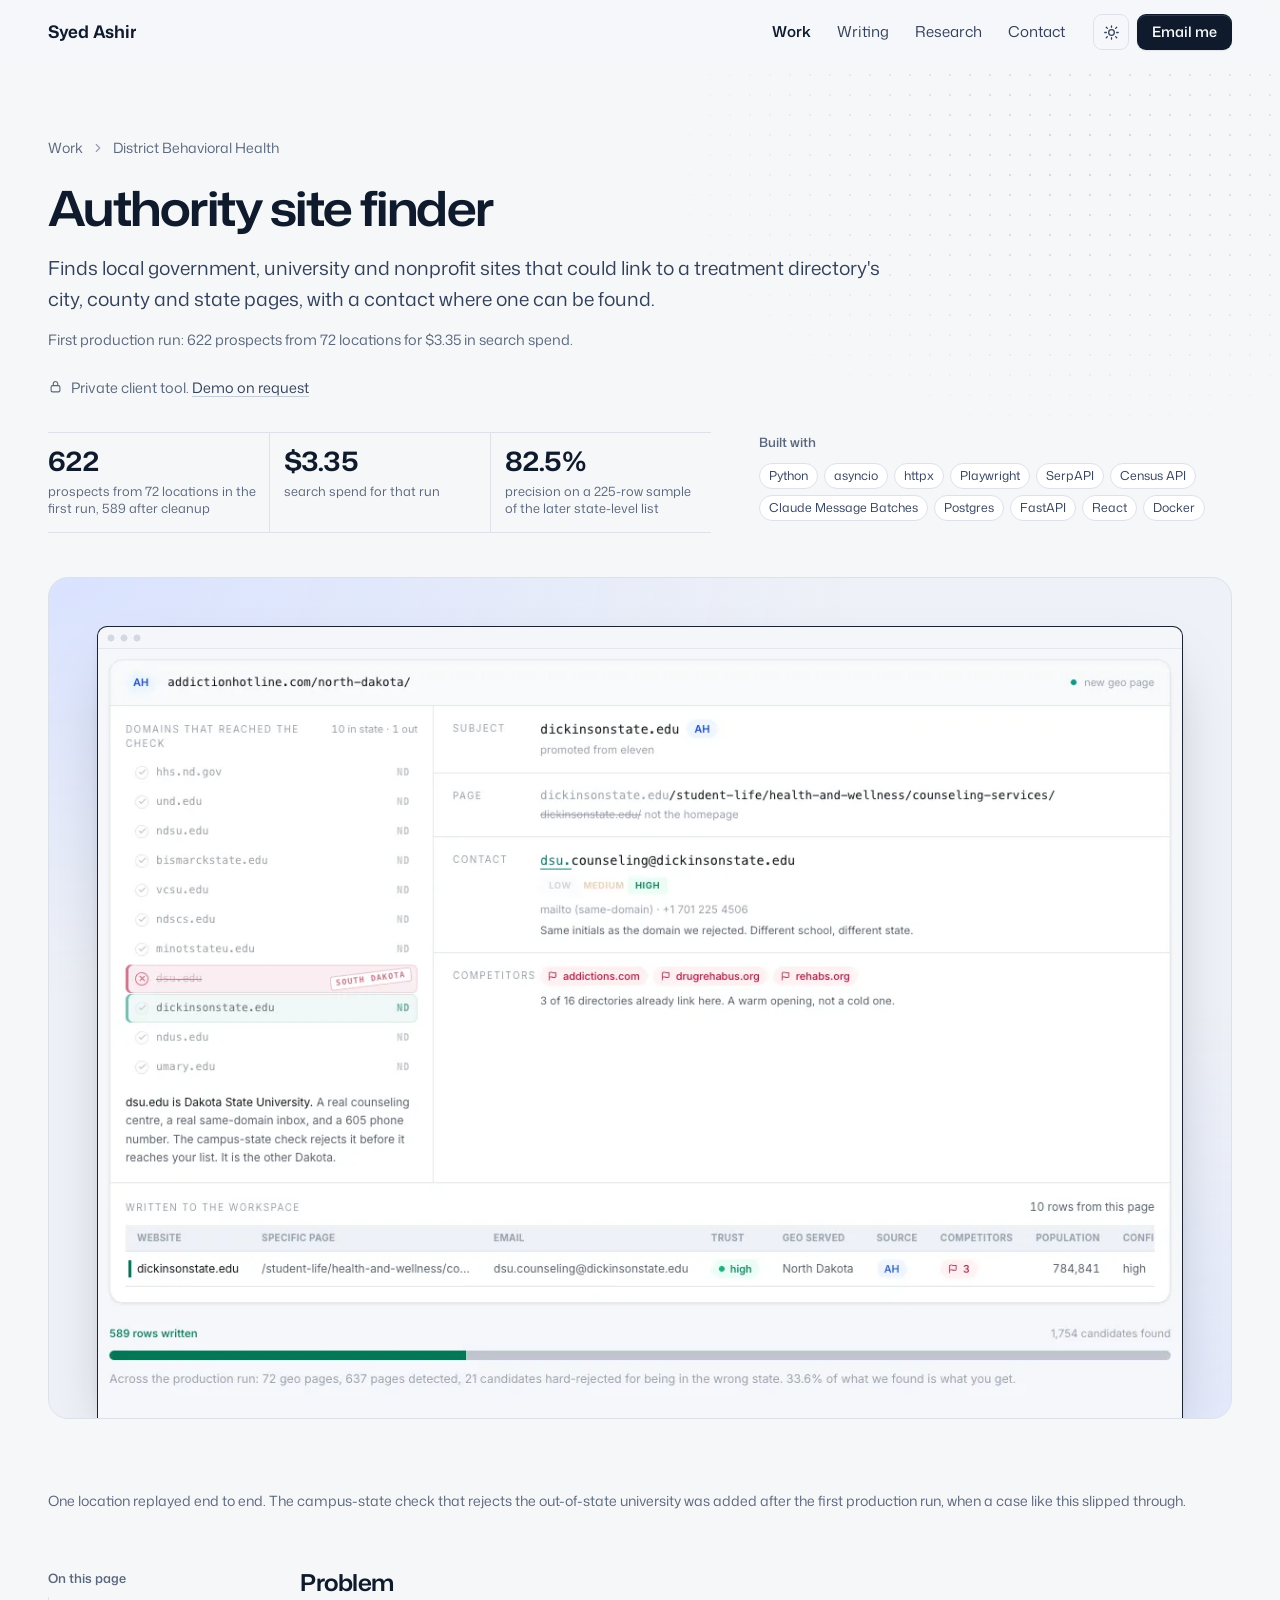
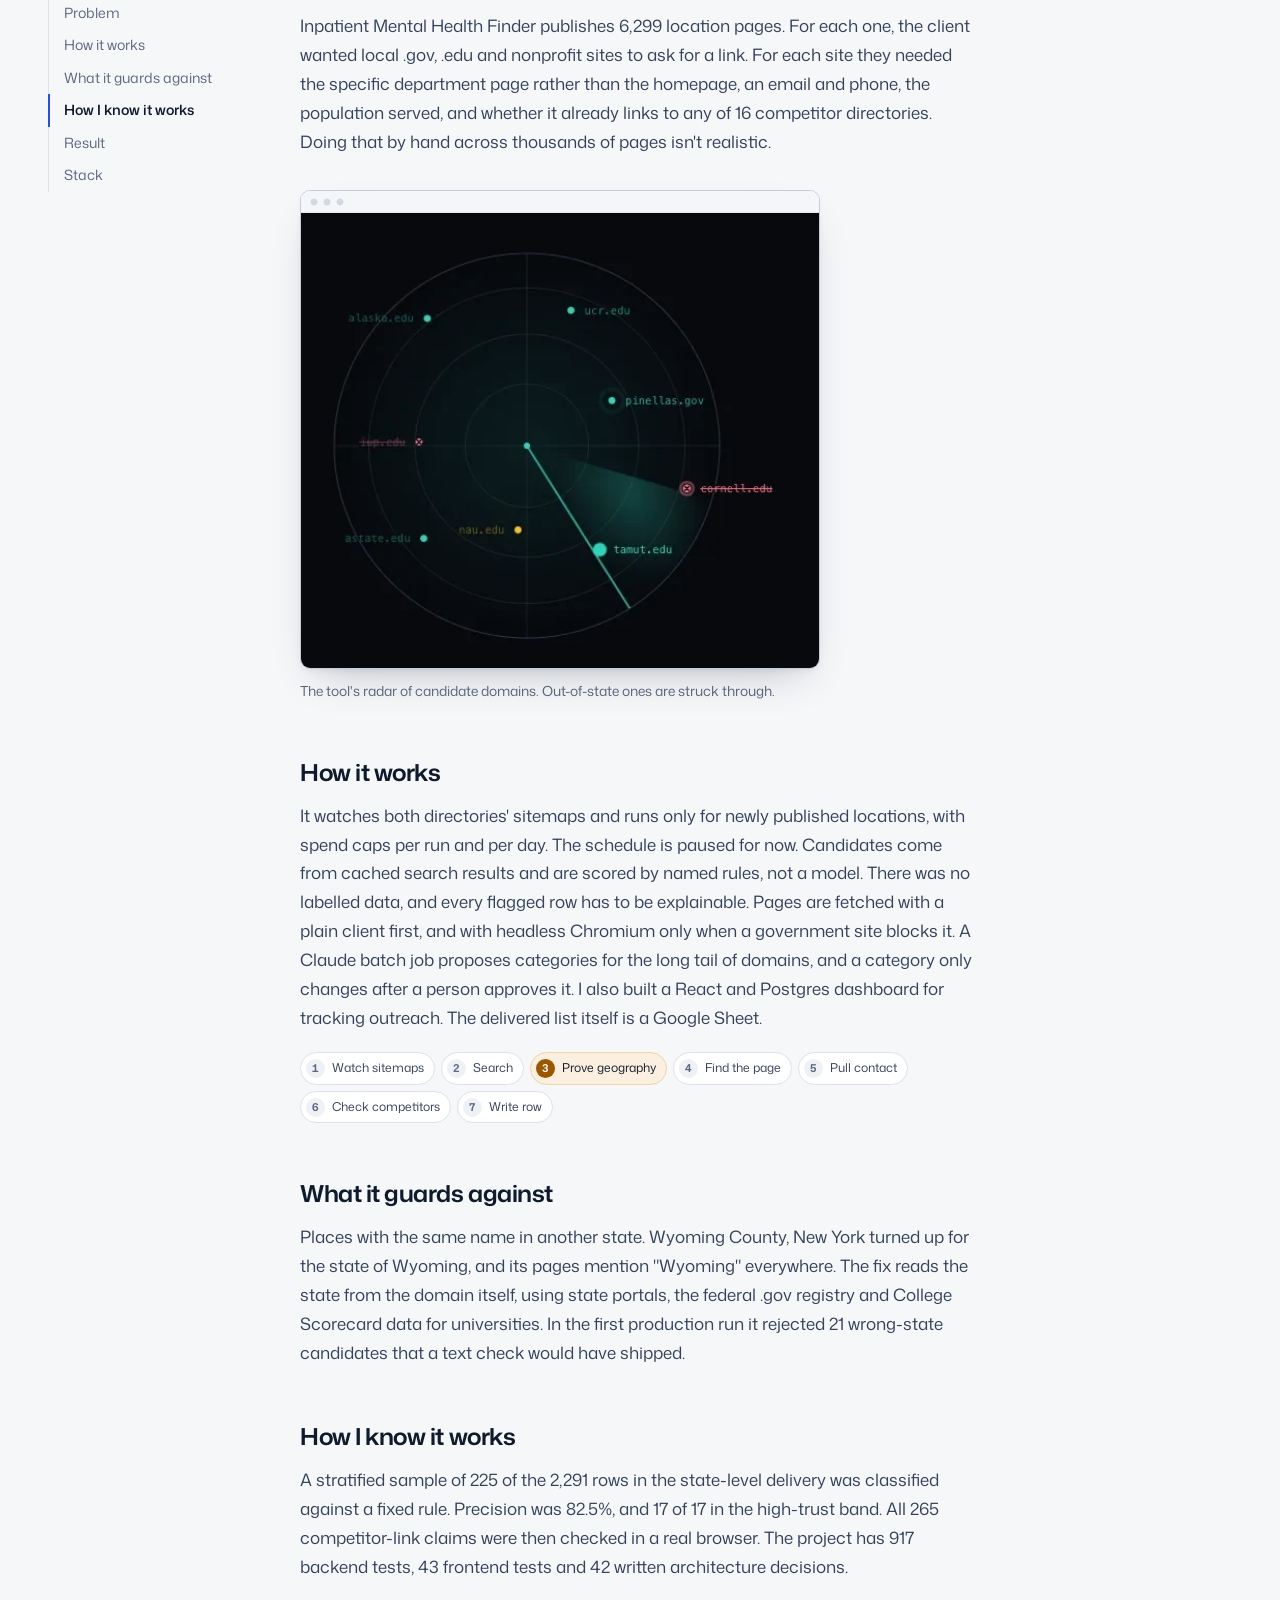
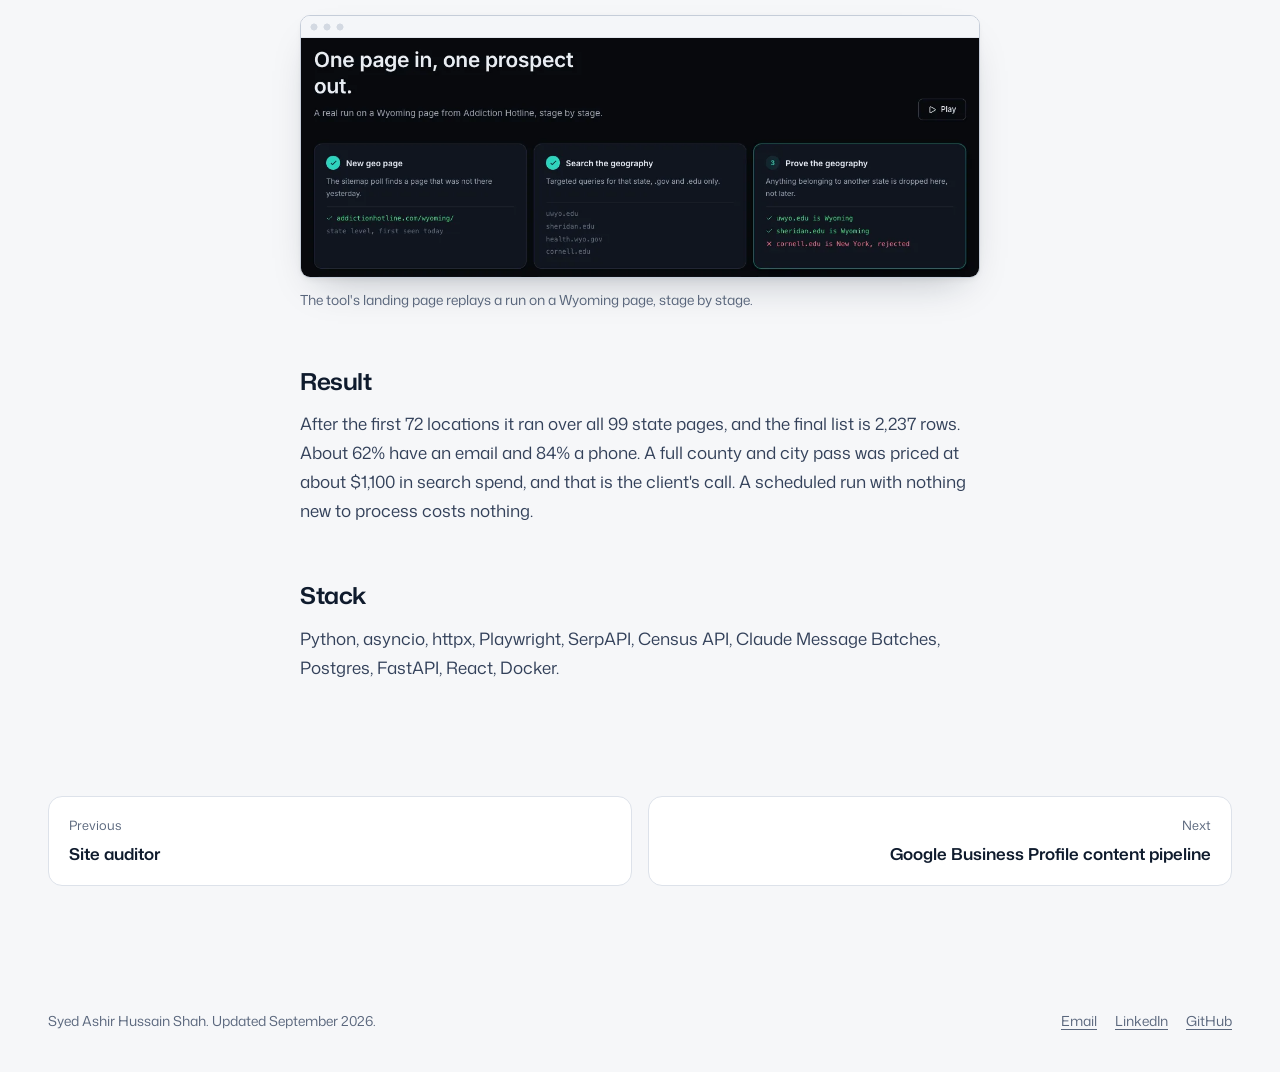
==== commit 9dfc54e9: "simpler header, new favicon, email copy" ====
--- a/case-studies/authority-finder.html
+++ b/case-studies/authority-finder.html
@@ -22,7 +22,7 @@
 <a class="skip" href="#main">Skip to content</a>
 <header class="topbar">
   <div class="wrap">
-    <a class="brand" href="../index.html"><span class="mark" aria-hidden="true">SA</span><span class="brand-name">Syed Ashir Hussain Shah</span></a>
+    <a class="brand" href="../index.html"><span class="brand-name">Syed Ashir</span></a>
     <nav class="nav-links" aria-label="Primary">
       <a href="../index.html#work" aria-current="page">Work</a>
       <a href="../index.html#writing">Writing</a>
--- a/styles.css
+++ b/styles.css
@@ -192,7 +192,7 @@
 
 .brand {
   display: flex; align-items: center; gap: 11px;
-  color: var(--ink); text-decoration: none; font-weight: 600; font-size: 0.98rem;
+  color: var(--ink); text-decoration: none; font-weight: 650; font-size: 1.08rem; letter-spacing: -0.015em;
   white-space: nowrap; min-width: 0;
 }
 .brand:hover { color: var(--ink); }
@@ -1145,3 +1145,32 @@
 }
 
 .wrap.hero-caption { color: var(--muted); font-size: 0.88rem; line-height: 1.5; margin-top: 14px; margin-bottom: 56px; }
+
+/* Email copy toast */
+.email-toast {
+  position: fixed; left: 50%; bottom: 24px; z-index: 100;
+  transform: translate(-50%, 16px); opacity: 0; pointer-events: none;
+  display: flex; align-items: center; flex-wrap: wrap; gap: 8px 16px;
+  max-width: calc(100vw - 32px);
+  padding: 12px 14px 12px 18px; border-radius: 12px;
+  background: var(--ink); color: var(--bg);
+  box-shadow: 0 12px 32px rgba(15, 27, 45, 0.28);
+  font-size: 0.92rem; line-height: 1.4;
+  transition: opacity 0.18s ease, transform 0.18s ease;
+}
+.email-toast.is-visible { opacity: 1; transform: translate(-50%, 0); pointer-events: auto; }
+.email-toast strong { font-weight: 650; }
+.email-toast a { color: var(--bg); font-weight: 600; text-decoration: underline; text-underline-offset: 3px; }
+.email-toast-close {
+  margin-left: 2px; border: 0; background: transparent; color: var(--bg);
+  font-size: 1.3rem; line-height: 1; cursor: pointer; opacity: 0.75; padding: 2px 6px;
+}
+.email-toast-close:hover { opacity: 1; }
+@media (prefers-reduced-motion: reduce) { .email-toast { transition: none; } }
+.email-toast { border: 1px solid rgba(255, 255, 255, 0.16); box-shadow: 0 16px 40px rgba(0, 0, 0, 0.45); }
+.email-toast-text { flex: 1 1 auto; }
+@media (max-width: 560px) {
+  .email-toast { left: 16px; right: 16px; max-width: none; transform: translateY(16px); }
+  .email-toast.is-visible { transform: translateY(0); }
+  .email-toast-text { flex-basis: calc(100% - 40px); }
+}
